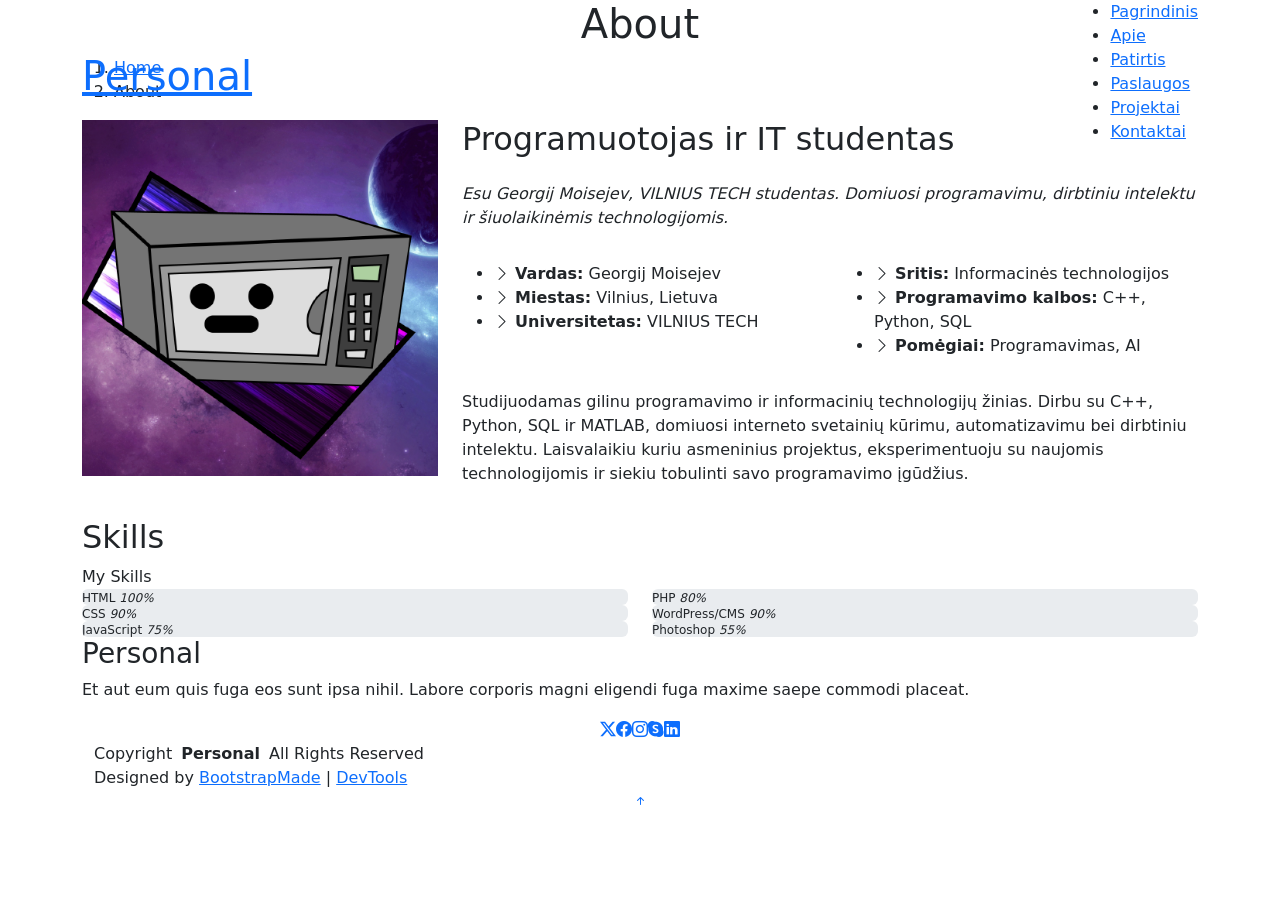
==== about.html @ 8b19cb20 "upd" ====
<!DOCTYPE html>
<html lang="lt">

<head>
  <meta charset="utf-8">
  <meta content="width=device-width, initial-scale=1.0" name="viewport">
  <title>About - Personal Bootstrap Template</title>
  <meta name="description" content="">
  <meta name="keywords" content="">

  <!-- Favicons -->
  <link href="assets/img/favicon.png" rel="icon">
  <link href="assets/img/apple-touch-icon.png" rel="apple-touch-icon">

  <!-- Fonts -->
  <link href="https://fonts.googleapis.com" rel="preconnect">
  <link href="https://fonts.gstatic.com" rel="preconnect" crossorigin>
  <link href="https://fonts.googleapis.com/css2?family=Roboto:ital,wght@0,100;0,300;0,400;0,500;0,700;0,900;1,100;1,300;1,400;1,500;1,700;1,900&family=Poppins:ital,wght@0,100;0,200;0,300;0,400;0,500;0,600;0,700;0,800;0,900;1,100;1,200;1,300;1,400;1,500;1,600;1,700;1,800;1,900&family=Raleway:ital,wght@0,100;0,200;0,300;0,400;0,500;0,600;0,700;0,800;0,900;1,100;1,200;1,300;1,400;1,500;1,600;1,700;1,800;1,900&display=swap" rel="stylesheet">

  <!-- Vendor CSS Files -->
  <link href="assets/vendor/bootstrap/css/bootstrap.min.css" rel="stylesheet">
  <link href="assets/vendor/bootstrap-icons/bootstrap-icons.css" rel="stylesheet">
  <link href="assets/vendor/aos/aos.css" rel="stylesheet">
  <link href="assets/vendor/swiper/swiper-bundle.min.css" rel="stylesheet">
  <link href="assets/vendor/glightbox/css/glightbox.min.css" rel="stylesheet">

  <!-- Main CSS File -->
  <link href="assets/css/main.css" rel="stylesheet">

  <!-- =======================================================
  * Template Name: Personal
  * Template URL: https://bootstrapmade.com/personal-free-resume-bootstrap-template/
  * Updated: Mar 05 2025 with Bootstrap v5.3.3
  * Author: BootstrapMade.com
  * License: https://bootstrapmade.com/license/
  ======================================================== -->
</head>

<body class="about-page">

  <header id="header" class="header d-flex align-items-center fixed-top">
    <div class="container-fluid container-xl position-relative d-flex align-items-center justify-content-between">

      <a href="index.html" class="logo d-flex align-items-center">
        <!-- Uncomment the line below if you also wish to use an image logo -->
        <!-- <img src="assets/img/logo.webp" alt=""> -->
        <h1 class="sitename">Personal</h1>
      </a>

      <nav id="navmenu" class="navmenu">
        <ul>
          <li><a href="index.html">Pagrindinis</a></li>
          <li><a href="about.html" class="active">Apie</a></li>
          <li><a href="resume.html">Patirtis</a></li>
          <li><a href="services.html">Paslaugos</a></li>
          <li><a href="portfolio.html">Projektai</a></li>
          <li><a href="contact.html">Kontaktai</a></li>
        </ul>
        <i class="mobile-nav-toggle d-xl-none bi bi-list"></i>
      </nav>

    </div>
  </header>

  <main class="main">

    <!-- Page Title -->
    <div class="page-title" data-aos="fade">
      <div class="heading">
        <div class="container">
          <div class="row d-flex justify-content-center text-center">
            <div class="col-lg-8">
              <h1>About</h1>
            </div>
          </div>
        </div>
      </div>
      <nav class="breadcrumbs">
        <div class="container">
          <ol>
            <li><a href="index.html">Home</a></li>
            <li class="current">About</li>
          </ol>
        </div>
      </nav>
    </div><!-- End Page Title -->

    
<!-- About Section -->
<section id="about" class="about section">

  <div class="container" data-aos="fade-up" data-aos-delay="100">

    <div class="row gy-4 justify-content-center">

      <div class="col-lg-4">
        <img src="assets/img/avatar.png" class="img-fluid" alt="Georgij Moisejev">
      </div>

      <div class="col-lg-8 content">
        <h2>Programuotojas ir IT studentas</h2>

        <p class="fst-italic py-3">
          Esu Georgij Moisejev, VILNIUS TECH studentas.
          Domiuosi programavimu, dirbtiniu intelektu
          ir šiuolaikinėmis technologijomis.
        </p>

        <div class="row">
          <div class="col-lg-6">
            <ul>
              <li><i class="bi bi-chevron-right"></i>
                <strong>Vardas:</strong> <span>Georgij Moisejev</span></li>
              <li><i class="bi bi-chevron-right"></i>
                <strong>Miestas:</strong> <span>Vilnius, Lietuva</span></li>
              <li><i class="bi bi-chevron-right"></i>
                <strong>Universitetas:</strong> <span>VILNIUS TECH</span></li>
            </ul>
          </div>

          <div class="col-lg-6">
            <ul>
              <li><i class="bi bi-chevron-right"></i>
                <strong>Sritis:</strong> <span>Informacinės technologijos</span></li>
              <li><i class="bi bi-chevron-right"></i>
                <strong>Programavimo kalbos:</strong> <span>C++, Python, SQL</span></li>
              <li><i class="bi bi-chevron-right"></i>
                <strong>Pomėgiai:</strong> <span>Programavimas, AI</span></li>
            </ul>
          </div>
        </div>

        <p class="py-3">
          Studijuodamas gilinu programavimo ir informacinių
          technologijų žinias. Dirbu su C++, Python, SQL
          ir MATLAB, domiuosi interneto svetainių kūrimu,
          automatizavimu bei dirbtiniu intelektu.
          Laisvalaikiu kuriu asmeninius projektus,
          eksperimentuoju su naujomis technologijomis
          ir siekiu tobulinti savo programavimo įgūdžius.
        </p>

      </div>
    </div>
  </div>

</section><!-- /About Section -->

    <!-- Skills Section -->
    <section id="skills" class="skills section">

      <!-- Section Title -->
      <div class="container section-title" data-aos="fade-up">
        <h2>Skills</h2>
        <div><span>My</span> <span class="description-title">Skills</span></div>
      </div><!-- End Section Title -->

      <div class="container" data-aos="fade-up" data-aos-delay="100">

        <div class="row skills-content skills-animation">

          <div class="col-lg-6">

            <div class="progress">
              <span class="skill"><span>HTML</span> <i class="val">100%</i></span>
              <div class="progress-bar-wrap">
                <div class="progress-bar" role="progressbar" aria-valuenow="100" aria-valuemin="0" aria-valuemax="100"></div>
              </div>
            </div><!-- End Skills Item -->

            <div class="progress">
              <span class="skill"><span>CSS</span> <i class="val">90%</i></span>
              <div class="progress-bar-wrap">
                <div class="progress-bar" role="progressbar" aria-valuenow="90" aria-valuemin="0" aria-valuemax="100"></div>
              </div>
            </div><!-- End Skills Item -->

            <div class="progress">
              <span class="skill"><span>JavaScript</span> <i class="val">75%</i></span>
              <div class="progress-bar-wrap">
                <div class="progress-bar" role="progressbar" aria-valuenow="75" aria-valuemin="0" aria-valuemax="100"></div>
              </div>
            </div><!-- End Skills Item -->

          </div>

          <div class="col-lg-6">

            <div class="progress">
              <span class="skill"><span>PHP</span> <i class="val">80%</i></span>
              <div class="progress-bar-wrap">
                <div class="progress-bar" role="progressbar" aria-valuenow="80" aria-valuemin="0" aria-valuemax="100"></div>
              </div>
            </div><!-- End Skills Item -->

            <div class="progress">
              <span class="skill"><span>WordPress/CMS</span> <i class="val">90%</i></span>
              <div class="progress-bar-wrap">
                <div class="progress-bar" role="progressbar" aria-valuenow="90" aria-valuemin="0" aria-valuemax="100"></div>
              </div>
            </div><!-- End Skills Item -->

            <div class="progress">
              <span class="skill"><span>Photoshop</span> <i class="val">55%</i></span>
              <div class="progress-bar-wrap">
                <div class="progress-bar" role="progressbar" aria-valuenow="55" aria-valuemin="0" aria-valuemax="100"></div>
              </div>
            </div><!-- End Skills Item -->

          </div>

        </div>

      </div>

    </section><!-- /Skills Section -->

  </main>

  <footer id="footer" class="footer dark-background">
    <div class="container">
      <h3 class="sitename">Personal</h3>
      <p>Et aut eum quis fuga eos sunt ipsa nihil. Labore corporis magni eligendi fuga maxime saepe commodi placeat.</p>
      <div class="social-links d-flex justify-content-center">
        <a href=""><i class="bi bi-twitter-x"></i></a>
        <a href=""><i class="bi bi-facebook"></i></a>
        <a href=""><i class="bi bi-instagram"></i></a>
        <a href=""><i class="bi bi-skype"></i></a>
        <a href=""><i class="bi bi-linkedin"></i></a>
      </div>
      <div class="container">
        <div class="copyright">
          <span>Copyright</span> <strong class="px-1 sitename">Personal</strong> <span>All Rights Reserved</span>
        </div>
        <div class="credits">
          <!-- All the links in the footer should remain intact. -->
          <!-- You can delete the links only if you've purchased the pro version. -->
          <!-- Licensing information: https://bootstrapmade.com/license/ -->
          <!-- Purchase the pro version with working PHP/AJAX contact form: [buy-url] -->
          Designed by <a href="https://bootstrapmade.com/">BootstrapMade</a> | <a href="https://bootstrapmade.com/tools/">DevTools</a>
        </div>
      </div>
    </div>
  </footer>

  <!-- Scroll Top -->
  <a href="#" id="scroll-top" class="scroll-top d-flex align-items-center justify-content-center"><i class="bi bi-arrow-up-short"></i></a>

  <!-- Preloader -->
  <div id="preloader"></div>

  <!-- Vendor JS Files -->
  <script src="assets/vendor/bootstrap/js/bootstrap.bundle.min.js"></script>
  <script src="assets/vendor/php-email-form/validate.js"></script>
  <script src="assets/vendor/aos/aos.js"></script>
  <script src="assets/vendor/typed.js/typed.umd.js"></script>
  <script src="assets/vendor/purecounter/purecounter_vanilla.js"></script>
  <script src="assets/vendor/waypoints/noframework.waypoints.js"></script>
  <script src="assets/vendor/swiper/swiper-bundle.min.js"></script>
  <script src="assets/vendor/glightbox/js/glightbox.min.js"></script>
  <script src="assets/vendor/imagesloaded/imagesloaded.pkgd.min.js"></script>
  <script src="assets/vendor/isotope-layout/isotope.pkgd.min.js"></script>

  <!-- Main JS File -->
  <script src="assets/js/main.js"></script>

</body>

</html>
---- assets/css/main.css ----
/**
* Template Name: Personal
* Template URL: https://bootstrapmade.com/personal-free-resume-bootstrap-template/
* Updated: Mar 05 2025 with Bootstrap v5.3.3
* Author: BootstrapMade.com
* License: https://bootstrapmade.com/license/
*/

/*--------------------------------------------------------------
# Font & Color Variables
# Help: https://bootstrapmade.com/color-system/
--------------------------------------------------------------*/
/* Fonts */
:root {
  --default-font: "Roboto",  system-ui, -apple-system, "Segoe UI", Roboto, "Helvetica Neue", Arial, "Noto Sans", "Liberation Sans", sans-serif, "Apple Color Emoji", "Segoe UI Emoji", "Segoe UI Symbol", "Noto Color Emoji";
  --heading-font: "Raleway",  sans-serif;
  --nav-font: "Poppins",  sans-serif;
}

/* Global Colors - The following color variables are used throughout the website. Updating them here will change the color scheme of the entire website */
:root { 
  --background-color: #000000; /* Background color for the entire website, including individual sections */
  --default-color: #fafafa; /* Default color used for the majority of the text content across the entire website */
  --heading-color: #ffffff; /* Color for headings, subheadings and title throughout the website */
  --accent-color: #18d26e; /* Accent color that represents your brand on the website. It's used for buttons, links, and other elements that need to stand out */
  --surface-color: #1a1a1a; /* The surface color is used as a background of boxed elements within sections, such as cards, icon boxes, or other elements that require a visual separation from the global background. */
  --contrast-color: #000000; /* Contrast color for text, ensuring readability against backgrounds of accent, heading, or default colors. */
}

/* Nav Menu Colors - The following color variables are used specifically for the navigation menu. They are separate from the global colors to allow for more customization options */
:root {
  --nav-color: #fafafa;  /* The default color of the main navmenu links */
  --nav-hover-color: #18d26e; /* Applied to main navmenu links when they are hovered over or active */
  --nav-mobile-background-color: #1a1a1a; /* Used as the background color for mobile navigation menu */
  --nav-dropdown-background-color: #1a1a1a; /* Used as the background color for dropdown items that appear when hovering over primary navigation items */
  --nav-dropdown-color: #fafafa; /* Used for navigation links of the dropdown items in the navigation menu. */
  --nav-dropdown-hover-color: #18d26e; /* Similar to --nav-hover-color, this color is applied to dropdown navigation links when they are hovered over. */
}

/* Color Presets - These classes override global colors when applied to any section or element, providing reuse of the sam color scheme. */

.light-background {
  --background-color: #1a1a1a;
  --surface-color: #343434;
}

.dark-background {
  --background-color: rgba(15, 15, 15, 0.975);
  --default-color: #ffffff;
  --heading-color: #ffffff;
  --surface-color: #292929f9;
  --contrast-color: #000000;
}

/* Smooth scroll */
:root {
  scroll-behavior: smooth;
}

/*--------------------------------------------------------------
# General Styling & Shared Classes
--------------------------------------------------------------*/
body {
  color: var(--default-color);
  background-color: var(--background-color);
  font-family: var(--default-font);
}

a {
  color: var(--accent-color);
  text-decoration: none;
  transition: 0.3s;
}

a:hover {
  color: color-mix(in srgb, var(--accent-color), transparent 25%);
  text-decoration: none;
}

h1,
h2,
h3,
h4,
h5,
h6 {
  color: var(--heading-color);
  font-family: var(--heading-font);
}

/* PHP Email Form Messages
------------------------------*/
.php-email-form .error-message {
  display: none;
  background: #df1529;
  color: #ffffff;
  text-align: left;
  padding: 15px;
  margin-bottom: 24px;
  font-weight: 600;
}

.php-email-form .sent-message {
  display: none;
  color: #ffffff;
  background: #059652;
  text-align: center;
  padding: 15px;
  margin-bottom: 24px;
  font-weight: 600;
}

.php-email-form .loading {
  display: none;
  background: var(--surface-color);
  text-align: center;
  padding: 15px;
  margin-bottom: 24px;
}

.php-email-form .loading:before {
  content: "";
  display: inline-block;
  border-radius: 50%;
  width: 24px;
  height: 24px;
  margin: 0 10px -6px 0;
  border: 3px solid var(--accent-color);
  border-top-color: var(--surface-color);
  animation: php-email-form-loading 1s linear infinite;
}

@keyframes php-email-form-loading {
  0% {
    transform: rotate(0deg);
  }

  100% {
    transform: rotate(360deg);
  }
}

/*--------------------------------------------------------------
# Global Header
--------------------------------------------------------------*/
.header {
  --background-color: rgba(0, 0, 0, 0);
  color: var(--default-color);
  background-color: var(--background-color);
  padding: 15px 0;
  transition: all 0.5s;
  z-index: 997;
}

.header .logo {
  line-height: 1;
}

.header .logo img {
  max-height: 32px;
  margin-right: 8px;
}

.header .logo h1 {
  font-size: 30px;
  margin: 0;
  font-weight: 700;
  color: var(--heading-color);
}

.scrolled .header {
  box-shadow: 0px 0 18px rgba(0, 0, 0, 0.1);
}

/* Global Header on Scroll
------------------------------*/
.scrolled .header {
  --background-color: rgba(0, 0, 0, 0.8);
}

/*--------------------------------------------------------------
# Navigation Menu
--------------------------------------------------------------*/
/* Desktop Navigation */
@media (min-width: 1200px) {
  .navmenu {
    padding: 0;
  }

  .navmenu ul {
    margin: 0;
    padding: 0;
    display: flex;
    list-style: none;
    align-items: center;
  }

  .navmenu li {
    position: relative;
  }

  .navmenu>ul>li {
    white-space: nowrap;
    padding: 15px 14px;
  }

  .navmenu>ul>li:last-child {
    padding-right: 0;
  }

  .navmenu a,
  .navmenu a:focus {
    color: var(--nav-color);
    font-size: 15px;
    padding: 0 2px;
    font-family: var(--nav-font);
    font-weight: 400;
    display: flex;
    align-items: center;
    justify-content: space-between;
    white-space: nowrap;
    transition: 0.3s;
    position: relative;
  }

  .navmenu a i,
  .navmenu a:focus i {
    font-size: 12px;
    line-height: 0;
    margin-left: 5px;
    transition: 0.3s;
  }

  .navmenu>ul>li>a:before {
    content: "";
    position: absolute;
    height: 2px;
    bottom: -6px;
    left: 0;
    background-color: var(--nav-hover-color);
    visibility: hidden;
    width: 0px;
    transition: all 0.3s ease-in-out 0s;
  }

  .navmenu a:hover:before,
  .navmenu li:hover>a:before,
  .navmenu .active:before {
    visibility: visible;
    width: 25px;
  }

  .navmenu li:hover>a,
  .navmenu .active,
  .navmenu .active:focus {
    color: var(--nav-hover-color);
  }

  .navmenu .dropdown ul {
    margin: 0;
    padding: 10px 0;
    background: var(--nav-dropdown-background-color);
    display: block;
    position: absolute;
    visibility: hidden;
    left: 14px;
    top: 130%;
    opacity: 0;
    transition: 0.3s;
    border-radius: 4px;
    z-index: 99;
    box-shadow: 0px 0px 30px rgba(0, 0, 0, 0.1);
  }

  .navmenu .dropdown ul li {
    min-width: 200px;
  }

  .navmenu .dropdown ul a {
    padding: 10px 20px;
    font-size: 15px;
    text-transform: none;
    color: var(--nav-dropdown-color);
  }

  .navmenu .dropdown ul a i {
    font-size: 12px;
  }

  .navmenu .dropdown ul a:hover,
  .navmenu .dropdown ul .active:hover,
  .navmenu .dropdown ul li:hover>a {
    color: var(--nav-dropdown-hover-color);
  }

  .navmenu .dropdown:hover>ul {
    opacity: 1;
    top: 100%;
    visibility: visible;
  }

  .navmenu .dropdown .dropdown ul {
    top: 0;
    left: -90%;
    visibility: hidden;
  }

  .navmenu .dropdown .dropdown:hover>ul {
    opacity: 1;
    top: 0;
    left: -100%;
    visibility: visible;
  }
}

/* Mobile Navigation */
@media (max-width: 1199px) {
  .mobile-nav-toggle {
    color: var(--nav-color);
    font-size: 28px;
    line-height: 0;
    margin-right: 10px;
    cursor: pointer;
    transition: color 0.3s;
  }

  .navmenu {
    padding: 0;
    z-index: 9997;
  }

  .navmenu ul {
    display: none;
    list-style: none;
    position: absolute;
    inset: 60px 20px 20px 20px;
    padding: 10px 0;
    margin: 0;
    border-radius: 6px;
    background-color: var(--nav-mobile-background-color);
    border: 1px solid color-mix(in srgb, var(--default-color), transparent 90%);
    box-shadow: none;
    overflow-y: auto;
    transition: 0.3s;
    z-index: 9998;
  }

  .navmenu a,
  .navmenu a:focus {
    color: var(--nav-dropdown-color);
    padding: 10px 20px;
    font-family: var(--nav-font);
    font-size: 17px;
    font-weight: 500;
    display: flex;
    align-items: center;
    justify-content: space-between;
    white-space: nowrap;
    transition: 0.3s;
  }

  .navmenu a i,
  .navmenu a:focus i {
    font-size: 12px;
    line-height: 0;
    margin-left: 5px;
    width: 30px;
    height: 30px;
    display: flex;
    align-items: center;
    justify-content: center;
    border-radius: 50%;
    transition: 0.3s;
    background-color: color-mix(in srgb, var(--accent-color), transparent 90%);
  }

  .navmenu a i:hover,
  .navmenu a:focus i:hover {
    background-color: var(--accent-color);
    color: var(--contrast-color);
  }

  .navmenu a:hover,
  .navmenu .active,
  .navmenu .active:focus {
    color: var(--nav-dropdown-hover-color);
  }

  .navmenu .active i,
  .navmenu .active:focus i {
    background-color: var(--accent-color);
    color: var(--contrast-color);
    transform: rotate(180deg);
  }

  .navmenu .dropdown ul {
    position: static;
    display: none;
    z-index: 99;
    padding: 10px 0;
    margin: 10px 20px;
    background-color: var(--nav-dropdown-background-color);
    transition: all 0.5s ease-in-out;
  }

  .navmenu .dropdown ul ul {
    background-color: rgba(33, 37, 41, 0.1);
  }

  .navmenu .dropdown>.dropdown-active {
    display: block;
    background-color: rgba(33, 37, 41, 0.03);
  }

  .mobile-nav-active {
    overflow: hidden;
  }

  .mobile-nav-active .mobile-nav-toggle {
    color: #fff;
    position: absolute;
    font-size: 32px;
    top: 15px;
    right: 15px;
    margin-right: 0;
    z-index: 9999;
  }

  .mobile-nav-active .navmenu {
    position: fixed;
    overflow: hidden;
    inset: 0;
    background: rgba(33, 37, 41, 0.8);
    transition: 0.3s;
  }

  .mobile-nav-active .navmenu>ul {
    display: block;
  }
}

/*--------------------------------------------------------------
# Global Footer
--------------------------------------------------------------*/
.footer {
  color: var(--default-color);
  background-color: var(--background-color);
  font-size: 14px;
  text-align: center;
  padding: 30px 0;
  position: relative;
}

.footer h3 {
  font-size: 36px;
  font-weight: 700;
  position: relative;
  padding: 0;
  margin: 0 0 15px 0;
}

.footer p {
  font-size: 15;
  font-style: italic;
  padding: 0;
  margin: 0 0 30px 0;
}

.footer .social-links {
  margin: 0 0 30px 0;
}

.footer .social-links a {
  font-size: 16px;
  display: flex;
  align-items: center;
  justify-content: center;
  background: var(--accent-color);
  color: var(--contrast-color);
  line-height: 1;
  margin: 0 4px;
  border-radius: 50%;
  text-align: center;
  width: 36px;
  height: 36px;
  transition: 0.3s;
}

.footer .social-links a:hover {
  background: color-mix(in srgb, var(--accent-color), transparent 20%);
  text-decoration: none;
}

.footer .copyright {
  padding-top: 25px;
  border-top: 1px solid color-mix(in srgb, var(--default-color), transparent 90%);
}

.footer .credits {
  font-size: 13px;
  padding-top: 5px;
}

/*--------------------------------------------------------------
# Preloader
--------------------------------------------------------------*/
#preloader {
  position: fixed;
  inset: 0;
  z-index: 999999;
  overflow: hidden;
  background: var(--background-color);
  transition: all 0.6s ease-out;
}

#preloader:before {
  content: "";
  position: fixed;
  top: calc(50% - 30px);
  left: calc(50% - 30px);
  border: 6px solid #ffffff;
  border-color: var(--accent-color) transparent var(--accent-color) transparent;
  border-radius: 50%;
  width: 60px;
  height: 60px;
  animation: animate-preloader 1.5s linear infinite;
}

@keyframes animate-preloader {
  0% {
    transform: rotate(0deg);
  }

  100% {
    transform: rotate(360deg);
  }
}

/*--------------------------------------------------------------
# Scroll Top Button
--------------------------------------------------------------*/
.scroll-top {
  position: fixed;
  visibility: hidden;
  opacity: 0;
  right: 15px;
  bottom: -15px;
  z-index: 99999;
  background-color: var(--accent-color);
  width: 44px;
  height: 44px;
  border-radius: 50px;
  transition: all 0.4s;
}

.scroll-top i {
  font-size: 24px;
  color: var(--contrast-color);
  line-height: 0;
}

.scroll-top:hover {
  background-color: color-mix(in srgb, var(--accent-color), transparent 20%);
  color: var(--contrast-color);
}

.scroll-top.active {
  visibility: visible;
  opacity: 1;
  bottom: 15px;
}

/*--------------------------------------------------------------
# Disable aos animation delay on mobile devices
--------------------------------------------------------------*/
@media screen and (max-width: 768px) {
  [data-aos-delay] {
    transition-delay: 0 !important;
  }
}

/*--------------------------------------------------------------
# Global Page Titles & Breadcrumbs
--------------------------------------------------------------*/
.page-title {
  color: var(--default-color);
  background-color: var(--background-color);
  position: relative;
}

.page-title .heading {
  padding: 160px 0 80px 0;
  border-top: 1px solid color-mix(in srgb, var(--default-color), transparent 90%);
}

.page-title .heading h1 {
  font-size: 38px;
  font-weight: 700;
}

.page-title nav {
  background-color: color-mix(in srgb, var(--default-color), transparent 90%);
  padding: 20px 0;
}

.page-title nav ol {
  display: flex;
  flex-wrap: wrap;
  list-style: none;
  margin: 0;
  font-size: 16px;
  font-weight: 600;
}

.page-title nav ol li+li {
  padding-left: 10px;
}

.page-title nav ol li+li::before {
  content: "/";
  display: inline-block;
  padding-right: 10px;
  color: color-mix(in srgb, var(--default-color), transparent 70%);
}

/*--------------------------------------------------------------
# Global Sections
--------------------------------------------------------------*/
section,
.section {
  color: var(--default-color);
  background-color: var(--background-color);
  padding: 60px 0;
  scroll-margin-top: 100px;
  overflow: clip;
}

@media (max-width: 1199px) {

  section,
  .section {
    scroll-margin-top: 66px;
  }
}

/*--------------------------------------------------------------
# Global Section Titles
--------------------------------------------------------------*/
.section-title {
  padding-bottom: 60px;
  position: relative;
}

.section-title h2 {
  font-size: 14px;
  font-weight: 500;
  padding: 0;
  line-height: 1px;
  margin: 0;
  letter-spacing: 1.5px;
  text-transform: uppercase;
  color: color-mix(in srgb, var(--default-color), transparent 50%);
  position: relative;
}

.section-title h2::after {
  content: "";
  width: 120px;
  height: 1px;
  display: inline-block;
  background: var(--accent-color);
  margin: 4px 10px;
}

.section-title div {
  color: var(--heading-color);
  margin: 0;
  margin: 0;
  font-size: 28px;
  font-weight: 700;
  text-transform: uppercase;
  font-family: var(--heading-font);
}

/*--------------------------------------------------------------
# Hero Section
--------------------------------------------------------------*/
.hero {
  width: 100%;
  min-height: 100vh;
  position: relative;
  padding: 80px 0;
  display: flex;
  align-items: center;
  justify-content: center;
}

.hero img {
  position: absolute;
  inset: 0;
  display: block;
  width: 100%;
  height: 100%;
  object-fit: cover;
  z-index: 1;
}

.hero .container {
  position: relative;
  z-index: 3;
}

.hero h2 {
  margin: 0;
  font-size: 64px;
  font-weight: 700;
}

.hero p {
  margin: 5px 0 0 0;
  font-size: 26px;
}

.hero p span {
  letter-spacing: 1px;
  border-bottom: 2px solid var(--accent-color);
}

.hero .social-links {
  margin-top: 25px;
}

.hero .social-links a {
  background-color: color-mix(in srgb, var(--default-color), transparent 90%);
  color: var(--default-color);
  font-size: 14px;
  width: 40px;
  height: 40px;
  border-radius: 50px;
  display: inline-flex;
  align-items: center;
  justify-content: center;
  margin-right: 20px;
  transition: 0.3s;
}

.hero .social-links a:hover {
  background-color: var(--accent-color);
}

@media (max-width: 768px) {
  .hero h2 {
    font-size: 32px;
  }

  .hero p {
    font-size: 20px;
  }
}

/*--------------------------------------------------------------
# About Section
--------------------------------------------------------------*/
.about .content h2 {
  font-weight: 700;
  font-size: 24px;
}

.about .content ul {
  list-style: none;
  padding: 0;
}

.about .content ul li {
  margin-bottom: 20px;
  display: flex;
  align-items: center;
}

.about .content ul strong {
  margin-right: 10px;
}

.about .content ul i {
  font-size: 16px;
  margin-right: 5px;
  color: var(--accent-color);
  line-height: 0;
}

/*--------------------------------------------------------------
# Stats Section
--------------------------------------------------------------*/
.stats i {
  background-color: var(--surface-color);
  color: var(--accent-color);
  box-shadow: 0px 2px 25px rgba(0, 0, 0, 0.1);
  width: 54px;
  height: 54px;
  font-size: 24px;
  border-radius: 50px;
  border: 2px solid var(--background-color);
  display: inline-flex;
  align-items: center;
  justify-content: center;
  position: relative;
  z-index: 1;
}

.stats .stats-item {
  background-color: var(--surface-color);
  margin-top: -27px;
  padding: 30px 30px 25px 30px;
  width: 100%;
  position: relative;
  text-align: center;
  box-shadow: 0px 2px 35px rgba(0, 0, 0, 0.1);
  border-radius: 4px;
  z-index: 0;
}

.stats .stats-item span {
  font-size: 36px;
  display: block;
  font-weight: 700;
  color: color-mix(in srgb, var(--default-color), transparent 20%);
}

.stats .stats-item p {
  padding: 0;
  margin: 0;
  font-family: var(--heading-font);
  font-size: 16px;
}

/*--------------------------------------------------------------
# Skills Section
--------------------------------------------------------------*/
.skills .progress {
  height: 60px;
  display: block;
  background: none;
  border-radius: 0;
}

.skills .progress .skill {
  color: var(--heading-color);
  padding: 0;
  margin: 0 0 6px 0;
  text-transform: uppercase;
  display: block;
  font-weight: 600;
  font-family: var(--heading-font);
}

.skills .progress .skill .val {
  float: right;
  font-style: normal;
}

.skills .progress-bar-wrap {
  background: color-mix(in srgb, var(--default-color), transparent 90%);
  height: 10px;
}

.skills .progress-bar {
  width: 1px;
  height: 10px;
  transition: 0.9s;
  background-color: var(--accent-color);
}

/*--------------------------------------------------------------
# Interests Section
--------------------------------------------------------------*/
.interests .features-item {
  background-color: var(--surface-color);
  display: flex;
  align-items: center;
  padding: 20px;
  transition: 0.3s;
  border: 1px solid color-mix(in srgb, var(--default-color), transparent 90%);
  position: relative;
}

.interests .features-item i {
  font-size: 32px;
  padding-right: 10px;
  line-height: 0;
}

.interests .features-item h3 {
  font-weight: 700;
  margin: 0;
  padding: 0;
  line-height: 1;
  font-size: 16px;
}

.interests .features-item h3 a {
  color: var(--heading-color);
  transition: 0.3s;
}

.interests .features-item:hover {
  border-color: var(--accent-color);
}

.interests .features-item:hover h3 a {
  color: var(--accent-color);
}

/*--------------------------------------------------------------
# Testimonials Section
--------------------------------------------------------------*/
.testimonials .testimonials-carousel,
.testimonials .testimonials-slider {
  overflow: hidden;
}

.testimonials .testimonial-item {
  box-sizing: content-box;
  min-height: 320px;
}

.testimonials .testimonial-item .testimonial-img {
  width: 90px;
  border-radius: 50%;
  margin: -40px 0 0 40px;
  position: relative;
  z-index: 2;
  border: 6px solid var(--background-color);
}

.testimonials .testimonial-item h3 {
  font-size: 18px;
  font-weight: bold;
  margin: 10px 0 5px 45px;
}

.testimonials .testimonial-item h4 {
  font-size: 14px;
  color: color-mix(in srgb, var(--default-color), transparent 20%);
  margin: 0 0 0 45px;
}

.testimonials .testimonial-item .quote-icon-left,
.testimonials .testimonial-item .quote-icon-right {
  color: color-mix(in srgb, var(--accent-color), transparent 50%);
  font-size: 26px;
  line-height: 0;
}

.testimonials .testimonial-item .quote-icon-left {
  display: inline-block;
  left: -5px;
  position: relative;
}

.testimonials .testimonial-item .quote-icon-right {
  display: inline-block;
  right: -5px;
  position: relative;
  top: 10px;
  transform: scale(-1, -1);
}

.testimonials .testimonial-item p {
  font-style: italic;
  margin: 0 15px 0 15px;
  padding: 20px 20px 60px 20px;
  background: var(--surface-color);
  border-radius: 6px;
  position: relative;
  z-index: 1;
}

.testimonials .swiper-wrapper {
  height: auto;
}

.testimonials .swiper-pagination {
  margin-top: 20px;
  position: relative;
}

.testimonials .swiper-pagination .swiper-pagination-bullet {
  width: 12px;
  height: 12px;
  background-color: var(--background-color);
  opacity: 1;
  border: 1px solid var(--accent-color);
}

.testimonials .swiper-pagination .swiper-pagination-bullet-active {
  background-color: var(--accent-color);
}

/*--------------------------------------------------------------
# Resume Section
--------------------------------------------------------------*/
.resume .resume-title {
  color: var(--heading-color);
  font-size: 26px;
  font-weight: 700;
  margin-top: 20px;
  margin-bottom: 20px;
}

.resume .resume-item {
  padding: 0 0 20px 20px;
  margin-top: -2px;
  border-left: 2px solid var(--accent-color);
  position: relative;
}

.resume .resume-item h4 {
  line-height: 18px;
  font-size: 18px;
  font-weight: 600;
  text-transform: uppercase;
  color: color-mix(in srgb, var(--default-color), transparent 20%);
  margin-bottom: 10px;
}

.resume .resume-item h5 {
  font-size: 16px;
  padding: 5px 15px;
  display: inline-block;
  font-weight: 600;
  margin-bottom: 10px;
}

.resume .resume-item ul {
  padding-left: 20px;
}

.resume .resume-item ul li {
  padding-bottom: 10px;
}

.resume .resume-item:last-child {
  padding-bottom: 0;
}

.resume .resume-item::before {
  content: "";
  position: absolute;
  width: 16px;
  height: 16px;
  border-radius: 50px;
  left: -9px;
  top: 0;
  background: var(--background-color);
  border: 2px solid var(--accent-color);
}

/*--------------------------------------------------------------
# Services Section
--------------------------------------------------------------*/
.services .service-item {
  background-color: var(--surface-color);
  text-align: center;
  padding: 80px 20px;
  transition: all ease-in-out 0.3s;
  height: 100%;
}

.services .service-item .icon {
  margin: 0 auto;
  width: 64px;
  height: 64px;
  background: var(--accent-color);
  border-radius: 4px;
  display: flex;
  align-items: center;
  justify-content: center;
  margin-bottom: 20px;
  transition: 0.3s;
  transform-style: preserve-3d;
}

.services .service-item .icon i {
  color: var(--contrast-color);
  font-size: 28px;
  transition: ease-in-out 0.3s;
}

.services .service-item .icon::before {
  position: absolute;
  content: "";
  left: -8px;
  top: -8px;
  height: 100%;
  width: 100%;
  background: color-mix(in srgb, var(--accent-color), transparent 80%);
  border-radius: 5px;
  transition: all 0.3s ease-out 0s;
  transform: translateZ(-1px);
}

.services .service-item h3 {
  font-weight: 700;
  margin: 10px 0 15px 0;
  font-size: 22px;
}

.services .service-item p {
  line-height: 24px;
  font-size: 14px;
  margin-bottom: 0;
}

.services .service-item:hover {
  background: var(--accent-color);
  border-color: var(--accent-color);
}

.services .service-item:hover .icon {
  background: var(--surface-color);
}

.services .service-item:hover .icon i {
  color: var(--accent-color);
}

.services .service-item:hover .icon::before {
  background: color-mix(in srgb, var(--background-color), transparent 70%);
}

.services .service-item:hover h3,
.services .service-item:hover p {
  color: var(--contrast-color);
}

/*--------------------------------------------------------------
# Service Details Section
--------------------------------------------------------------*/
.service-details .services-list {
  background-color: var(--surface-color);
  padding: 10px 30px;
  border: 1px solid color-mix(in srgb, var(--default-color), transparent 90%);
  margin-bottom: 20px;
}

.service-details .services-list a {
  display: block;
  line-height: 1;
  padding: 8px 0 8px 15px;
  border-left: 3px solid color-mix(in srgb, var(--default-color), transparent 70%);
  margin: 20px 0;
  color: color-mix(in srgb, var(--default-color), transparent 20%);
  transition: 0.3s;
}

.service-details .services-list a.active {
  color: var(--heading-color);
  font-weight: 700;
  border-color: var(--accent-color);
}

.service-details .services-list a:hover {
  border-color: var(--accent-color);
}

.service-details .services-img {
  margin-bottom: 20px;
}

.service-details h3 {
  font-size: 26px;
  font-weight: 700;
}

.service-details h4 {
  font-size: 20px;
  font-weight: 700;
}

.service-details p {
  font-size: 15px;
}

.service-details ul {
  list-style: none;
  padding: 0;
  font-size: 15px;
}

.service-details ul li {
  padding: 5px 0;
  display: flex;
  align-items: center;
}

.service-details ul i {
  font-size: 20px;
  margin-right: 8px;
  color: var(--accent-color);
}

/*--------------------------------------------------------------
# Portfolio Section
--------------------------------------------------------------*/
.portfolio .portfolio-filters {
  padding: 0;
  margin: 0 auto 20px auto;
  list-style: none;
  text-align: center;
}

.portfolio .portfolio-filters li {
  cursor: pointer;
  display: inline-block;
  padding: 0;
  font-size: 18px;
  font-weight: 500;
  margin: 0 10px;
  line-height: 1;
  margin-bottom: 5px;
  transition: all 0.3s ease-in-out;
}

.portfolio .portfolio-filters li:hover,
.portfolio .portfolio-filters li.filter-active {
  color: var(--accent-color);
}

.portfolio .portfolio-filters li:first-child {
  margin-left: 0;
}

.portfolio .portfolio-filters li:last-child {
  margin-right: 0;
}

@media (max-width: 575px) {
  .portfolio .portfolio-filters li {
    font-size: 14px;
    margin: 0 5px;
  }
}

.portfolio .portfolio-content {
  position: relative;
  overflow: hidden;
}

.portfolio .portfolio-content img {
  transition: 0.3s;
}

.portfolio .portfolio-content .portfolio-info {
  opacity: 0;
  position: absolute;
  inset: 0;
  z-index: 3;
  transition: all ease-in-out 0.3s;
  background: rgba(0, 0, 0, 0.6);
  padding: 15px;
}

.portfolio .portfolio-content .portfolio-info h4 {
  font-size: 14px;
  padding: 5px 10px;
  font-weight: 400;
  color: #ffffff;
  display: inline-block;
  background-color: var(--accent-color);
}

.portfolio .portfolio-content .portfolio-info p {
  position: absolute;
  bottom: 10px;
  text-align: center;
  display: inline-block;
  left: 0;
  right: 0;
  font-size: 16px;
  font-weight: 600;
  color: rgba(255, 255, 255, 0.8);
}

.portfolio .portfolio-content .portfolio-info .preview-link,
.portfolio .portfolio-content .portfolio-info .details-link {
  position: absolute;
  left: calc(50% - 40px);
  font-size: 26px;
  top: calc(50% - 14px);
  color: #fff;
  transition: 0.3s;
  line-height: 1.2;
}

.portfolio .portfolio-content .portfolio-info .preview-link:hover,
.portfolio .portfolio-content .portfolio-info .details-link:hover {
  color: var(--accent-color);
}

.portfolio .portfolio-content .portfolio-info .details-link {
  left: 50%;
  font-size: 34px;
  line-height: 0;
}

.portfolio .portfolio-content:hover .portfolio-info {
  opacity: 1;
}

.portfolio .portfolio-content:hover img {
  transform: scale(1.1);
}

/*--------------------------------------------------------------
# Portfolio Details Section
--------------------------------------------------------------*/
.portfolio-details .portfolio-details-slider img {
  width: 100%;
}

.portfolio-details .portfolio-details-slider .swiper-pagination {
  margin-top: 20px;
  position: relative;
}

.portfolio-details .portfolio-details-slider .swiper-pagination .swiper-pagination-bullet {
  width: 12px;
  height: 12px;
  background-color: color-mix(in srgb, var(--default-color), transparent 85%);
  opacity: 1;
}

.portfolio-details .portfolio-details-slider .swiper-pagination .swiper-pagination-bullet-active {
  background-color: var(--accent-color);
}

.portfolio-details .portfolio-info {
  background-color: var(--surface-color);
  padding: 30px;
  box-shadow: 0px 0 30px rgba(0, 0, 0, 0.1);
}

.portfolio-details .portfolio-info h3 {
  font-size: 22px;
  font-weight: 700;
  margin-bottom: 20px;
  padding-bottom: 20px;
  border-bottom: 1px solid color-mix(in srgb, var(--default-color), transparent 85%);
}

.portfolio-details .portfolio-info ul {
  list-style: none;
  padding: 0;
  font-size: 15px;
}

.portfolio-details .portfolio-info ul li+li {
  margin-top: 10px;
}

.portfolio-details .portfolio-description {
  padding-top: 30px;
}

.portfolio-details .portfolio-description h2 {
  font-size: 26px;
  font-weight: 700;
  margin-bottom: 20px;
}

.portfolio-details .portfolio-description p {
  padding: 0;
  color: color-mix(in srgb, var(--default-color), transparent 30%);
}

/*--------------------------------------------------------------
# Starter Section Section
--------------------------------------------------------------*/
.starter-section {
  /* Add your styles here */
}

/*--------------------------------------------------------------
# Contact Section
--------------------------------------------------------------*/
.contact .info-item {
  box-shadow: 0px 0px 20px rgba(0, 0, 0, 0.1);
  padding: 20px 30px;
}

.contact .info-item .icon {
  color: var(--contrast-color);
  background-color: var(--accent-color);
  width: 56px;
  height: 56px;
  font-size: 24px;
  display: flex;
  justify-content: center;
  align-items: center;
  transition: all 0.3s ease-in-out;
  border-radius: 50%;
  margin-right: 15px;
}

.contact .info-item h3 {
  font-size: 18px;
  font-weight: 700;
  margin: 0 0 2px 0;
}

.contact .info-item p {
  padding: 0;
  margin-bottom: 0;
  font-size: 14px;
}

.contact .info-item .social-links a {
  font-size: 24px;
  display: inline-block;
  line-height: 1;
  margin: 4px 6px 0 0;
  transition: 0.3s;
  color: color-mix(in srgb, var(--default-color), transparent 50%);
}

.contact .info-item .social-links a:hover {
  color: var(--accent-color);
}

.contact .php-email-form {
  box-shadow: 0px 0px 20px rgba(0, 0, 0, 0.1);
  padding: 30px;
  margin-top: 30px;
}

@media (max-width: 575px) {
  .contact .php-email-form {
    padding: 20px;
  }
}

.contact .php-email-form input[type=text],
.contact .php-email-form input[type=email],
.contact .php-email-form textarea {
  color: var(--default-color);
  background-color: color-mix(in srgb, var(--background-color), transparent 50%);
  border-color: color-mix(in srgb, var(--default-color), transparent 80%);
  font-size: 14px;
  padding: 10px 15px;
  box-shadow: none;
  border-radius: 0;
}

.contact .php-email-form input[type=text]:focus,
.contact .php-email-form input[type=email]:focus,
.contact .php-email-form textarea:focus {
  border-color: var(--accent-color);
}

.contact .php-email-form input[type=text]::placeholder,
.contact .php-email-form input[type=email]::placeholder,
.contact .php-email-form textarea::placeholder {
  color: color-mix(in srgb, var(--default-color), transparent 70%);
}

.contact .php-email-form button[type=submit] {
  color: var(--contrast-color);
  background: var(--accent-color);
  border: 0;
  padding: 10px 30px;
  transition: 0.4s;
  border-radius: 50px;
}

.contact .php-email-form button[type=submit]:hover {
  background: color-mix(in srgb, var(--accent-color), transparent 20%);
}
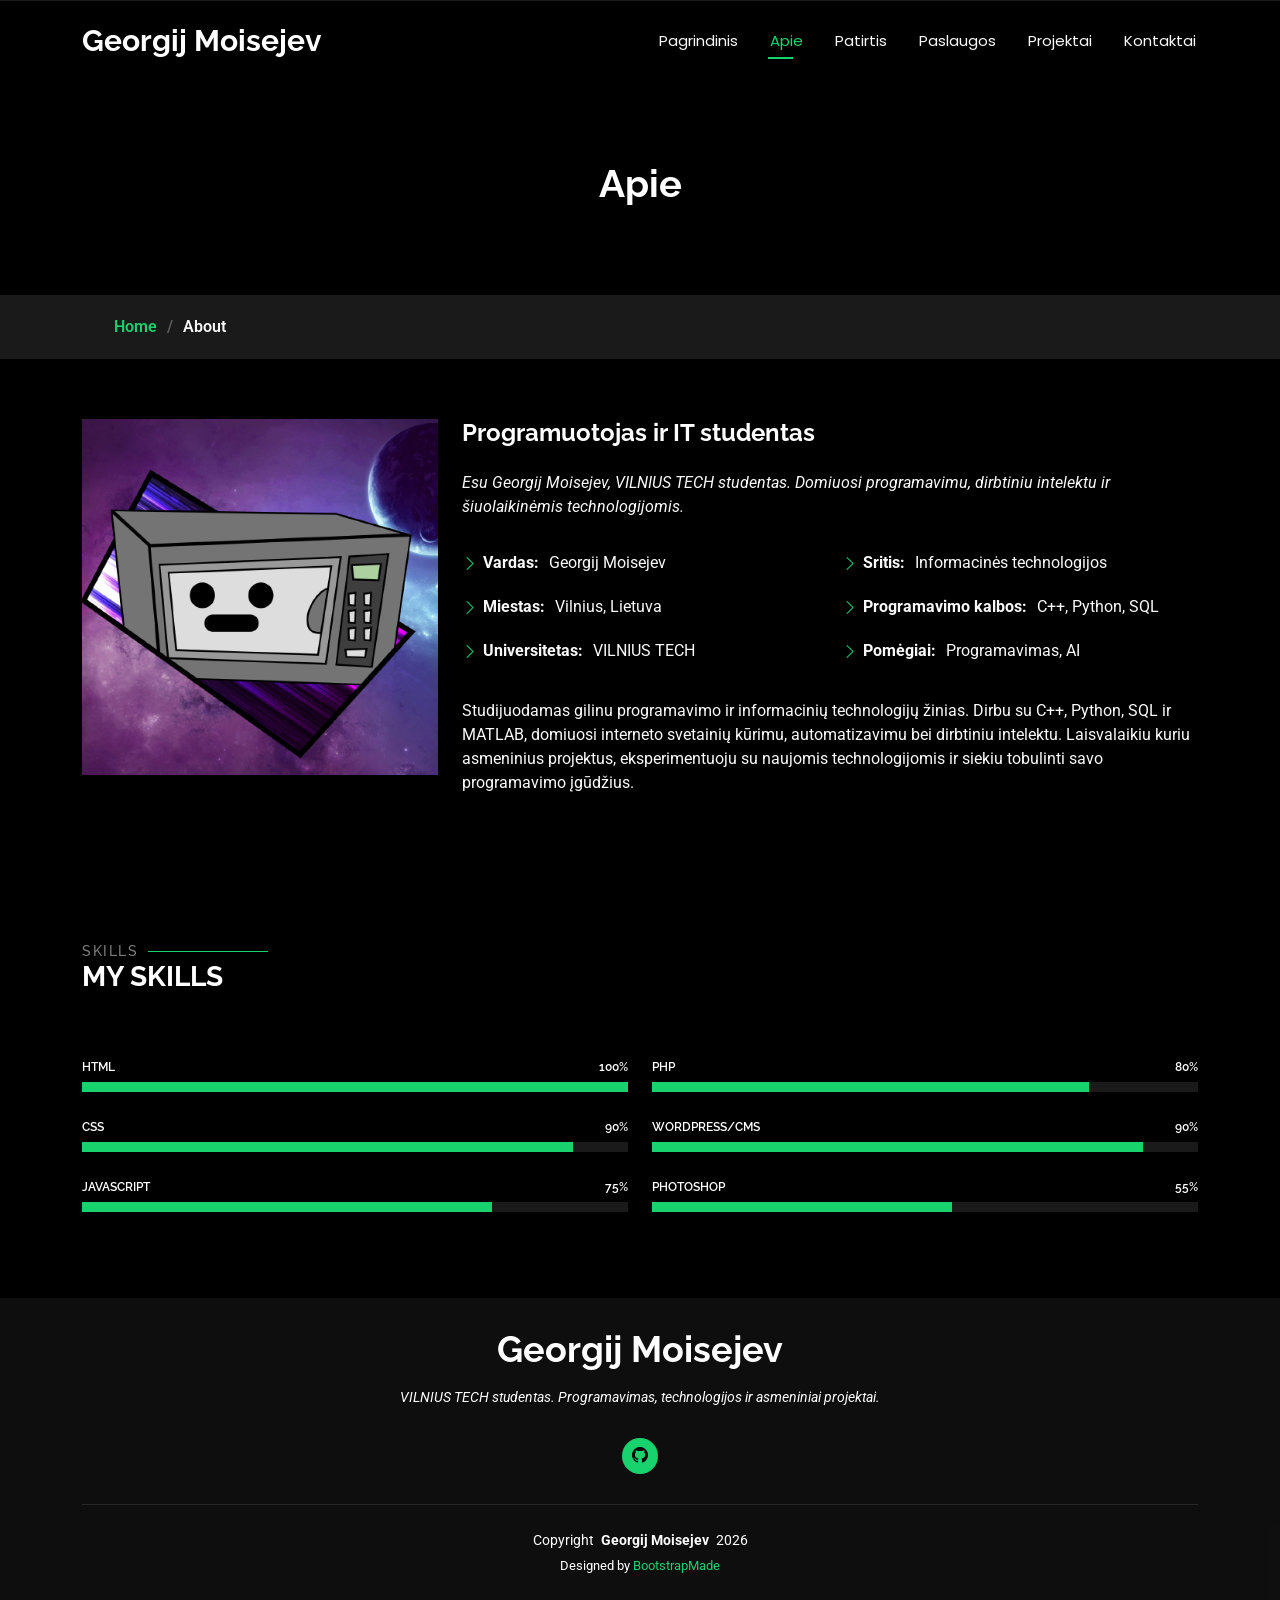
==== commit e8556db0: "ld8 upd" ====
--- a/about.html
+++ b/about.html
@@ -44,7 +44,7 @@
       <a href="index.html" class="logo d-flex align-items-center">
         <!-- Uncomment the line below if you also wish to use an image logo -->
         <!-- <img src="assets/img/logo.webp" alt=""> -->
-        <h1 class="sitename">Personal</h1>
+        <h1 class="sitename">Georgij Moisejev</h1>
       </a>
 
       <nav id="navmenu" class="navmenu">
@@ -70,7 +70,7 @@
         <div class="container">
           <div class="row d-flex justify-content-center text-center">
             <div class="col-lg-8">
-              <h1>About</h1>
+              <h1>Apie</h1>
             </div>
           </div>
         </div>
@@ -94,7 +94,7 @@
     <div class="row gy-4 justify-content-center">
 
       <div class="col-lg-4">
-        <img src="assets/img/avatar.png" class="img-fluid" alt="Georgij Moisejev">
+        <img src="assets/img/avatar.png" class="img-fluid" alt="Mikrobangų krosnelės iliustracija kosminiame fone">
       </div>
 
       <div class="col-lg-8 content">
@@ -217,28 +217,22 @@
 
   </main>
 
-  <footer id="footer" class="footer dark-background">
+    <footer id="footer" class="footer dark-background">
     <div class="container">
-      <h3 class="sitename">Personal</h3>
-      <p>Et aut eum quis fuga eos sunt ipsa nihil. Labore corporis magni eligendi fuga maxime saepe commodi placeat.</p>
+      <h3 class="sitename">Georgij Moisejev</h3>
+      <p>VILNIUS TECH studentas. Programavimas, technologijos ir asmeniniai projektai.</p>
       <div class="social-links d-flex justify-content-center">
-        <a href=""><i class="bi bi-twitter-x"></i></a>
-        <a href=""><i class="bi bi-facebook"></i></a>
-        <a href=""><i class="bi bi-instagram"></i></a>
-        <a href=""><i class="bi bi-skype"></i></a>
-        <a href=""><i class="bi bi-linkedin"></i></a>
-      </div>
-      <div class="container">
-        <div class="copyright">
-          <span>Copyright</span> <strong class="px-1 sitename">Personal</strong> <span>All Rights Reserved</span>
-        </div>
-        <div class="credits">
-          <!-- All the links in the footer should remain intact. -->
-          <!-- You can delete the links only if you've purchased the pro version. -->
-          <!-- Licensing information: https://bootstrapmade.com/license/ -->
-          <!-- Purchase the pro version with working PHP/AJAX contact form: [buy-url] -->
-          Designed by <a href="https://bootstrapmade.com/">BootstrapMade</a> | <a href="https://bootstrapmade.com/tools/">DevTools</a>
-        </div>
+        <a href="https://github.com/este-microondas" target="_blank" rel="noopener noreferrer" aria-label="Georgij Moisejev GitHub profilis">
+          <i class="bi bi-github"></i>
+        </a>
+      </div>
+      <div class="copyright">
+        <span>Copyright</span>
+        <strong class="px-1 sitename">Georgij Moisejev</strong>
+        <span>2026</span>
+      </div>
+      <div class="credits">
+        Designed by <a href="https://bootstrapmade.com/">BootstrapMade</a>
       </div>
     </div>
   </footer>
--- a/assets/css/main.css
+++ b/assets/css/main.css
@@ -1473,4 +1473,9 @@
 
 .contact .php-email-form button[type=submit]:hover {
   background: color-mix(in srgb, var(--accent-color), transparent 20%);
-}+}
+/* Keep images responsive while preserving their natural proportions. */
+img {
+  max-width: 100%;
+  height: auto;
+}
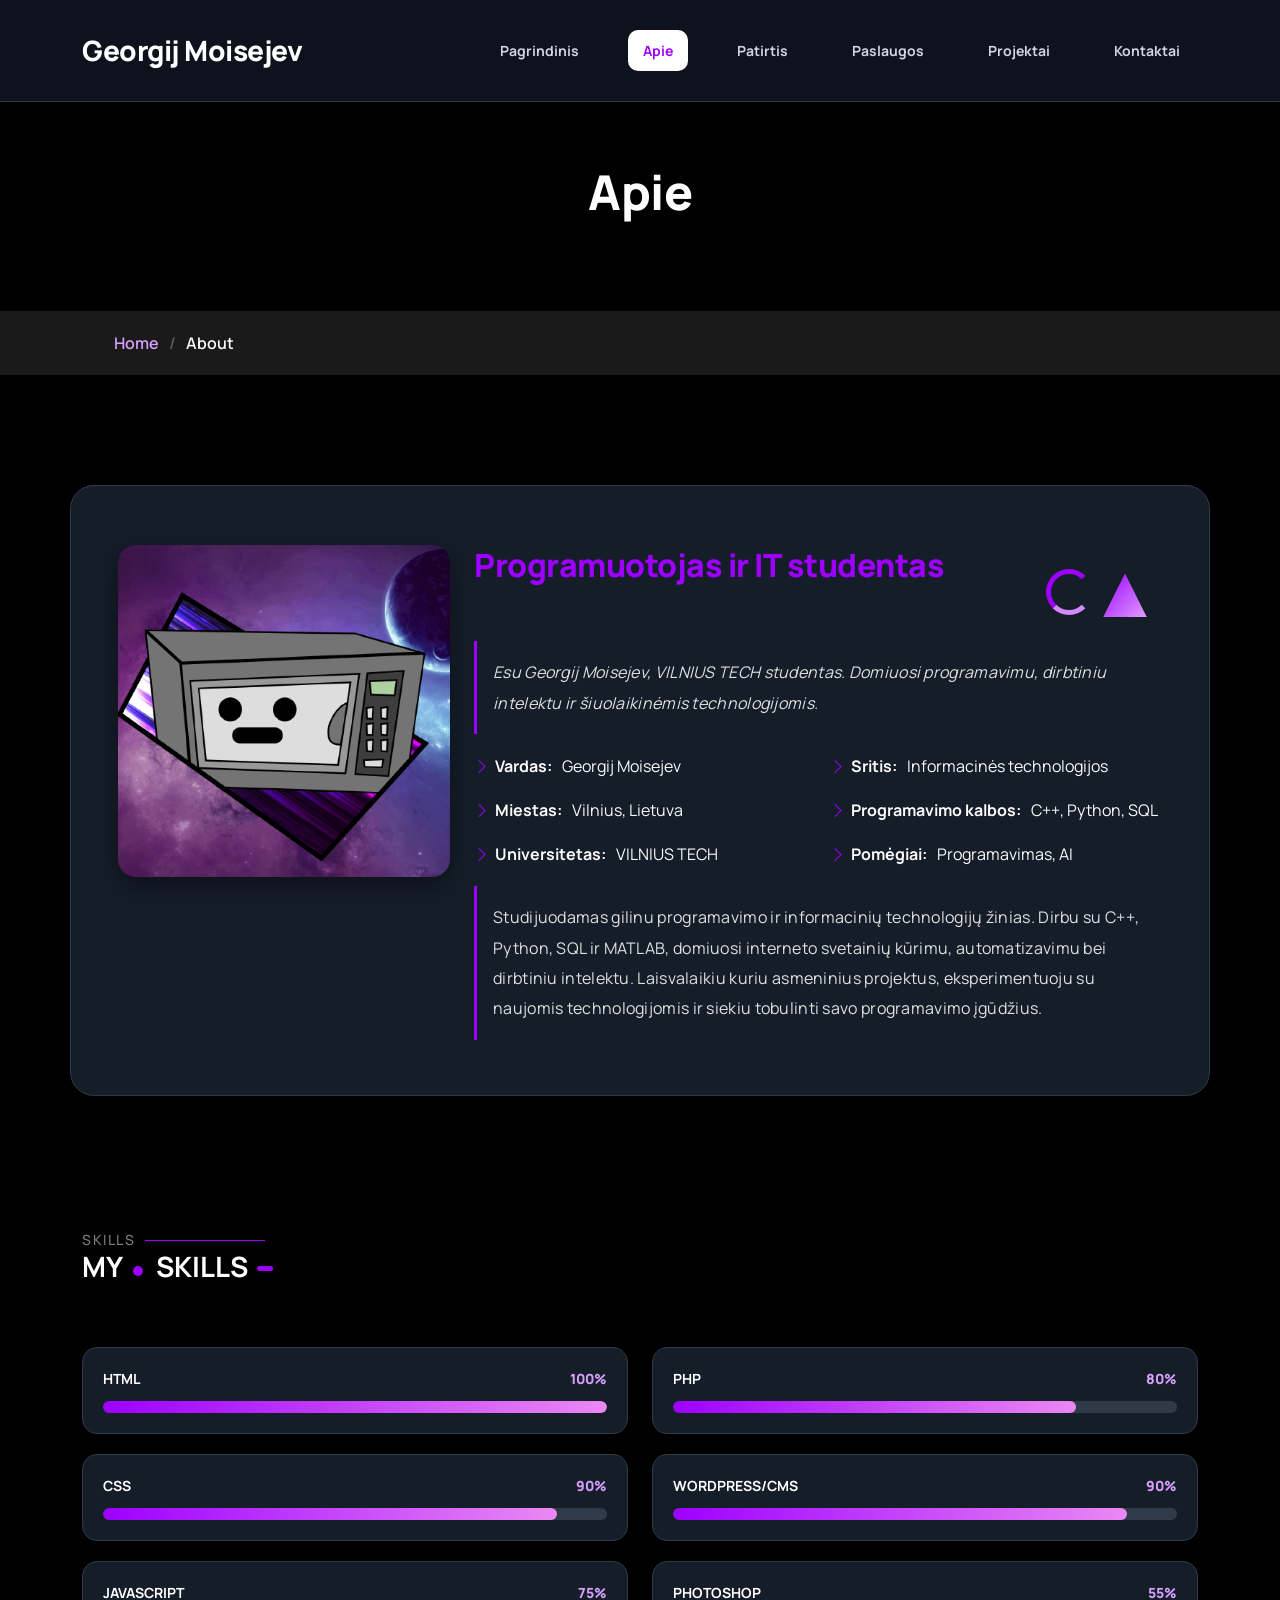
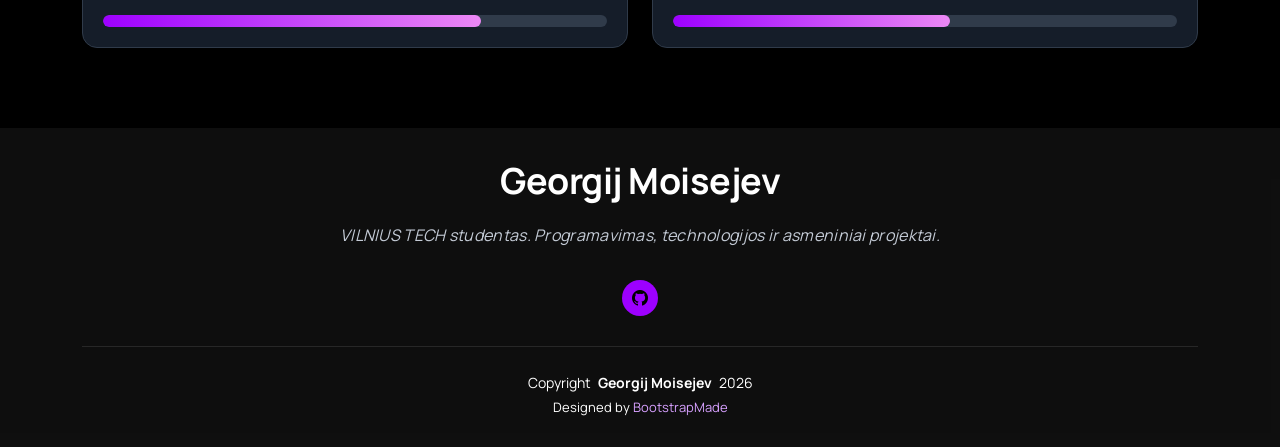
==== commit ed896e94: "LD11" ====
--- a/about.html
+++ b/about.html
@@ -15,7 +15,7 @@
   <!-- Fonts -->
   <link href="https://fonts.googleapis.com" rel="preconnect">
   <link href="https://fonts.gstatic.com" rel="preconnect" crossorigin>
-  <link href="https://fonts.googleapis.com/css2?family=Roboto:ital,wght@0,100;0,300;0,400;0,500;0,700;0,900;1,100;1,300;1,400;1,500;1,700;1,900&family=Poppins:ital,wght@0,100;0,200;0,300;0,400;0,500;0,600;0,700;0,800;0,900;1,100;1,200;1,300;1,400;1,500;1,600;1,700;1,800;1,900&family=Raleway:ital,wght@0,100;0,200;0,300;0,400;0,500;0,600;0,700;0,800;0,900;1,100;1,200;1,300;1,400;1,500;1,600;1,700;1,800;1,900&display=swap" rel="stylesheet">
+  <link href="https://fonts.googleapis.com/css2?family=Manrope:wght@400;500;600;700;800&display=swap" rel="stylesheet">
 
   <!-- Vendor CSS Files -->
   <link href="assets/vendor/bootstrap/css/bootstrap.min.css" rel="stylesheet">
@@ -26,7 +26,7 @@
 
   <!-- Main CSS File -->
   <link href="assets/css/main.css" rel="stylesheet">
-
+<link href="assets/css/custom.css" rel="stylesheet">
   <!-- =======================================================
   * Template Name: Personal
   * Template URL: https://bootstrapmade.com/personal-free-resume-bootstrap-template/
--- a/assets/css/custom.css
+++ b/assets/css/custom.css
@@ -0,0 +1,1263 @@
+/* 2a. Font-family: Manrope is loaded once from each page head. */
+
+:root {
+    --default-font: "Manrope", sans-serif;
+    --heading-font: "Manrope", sans-serif;
+    --nav-font: "Manrope", sans-serif;
+}
+
+/* 2b. stiliai */
+
+h1, h2, h3, h4, h5, h6 {
+    font-family: "Manrope", sans-serif;
+    letter-spacing: -0.5px;
+    line-height: 1.3;
+}
+
+h1, .page-title .heading h1 {
+    font-size: 48px;
+    font-weight: 800;
+    color: #ffffff;
+}
+
+.page-title .heading p {
+    max-width: 100%;
+    margin-inline: auto;
+    padding-inline: 12px;
+    white-space: normal;
+    overflow-wrap: anywhere;
+}
+
+h2, .about .content h2 {
+    font-size: 32px;
+    font-weight: 800;
+    color: #9d00ff;
+}
+
+h3 {
+    font-size: 26px;
+    font-weight: 700;
+    color: #ffffff;
+}
+
+h4 {
+    font-size: 22px;
+    font-weight: 700;
+    color: #9d00ff;
+}
+
+h5 {
+    font-size: 18px;
+    font-weight: 600;
+    color: #eeeeee;
+}
+
+h6 {
+    font-size: 15px;
+    font-weight: 600;
+    color: #bbbbbb;
+    text-transform: uppercase;
+}
+
+/* 2c. Pastraipu stilius */
+
+p {
+    font-size: 16px;
+    line-height: 1.9;
+    color: #c4cbd6;
+    letter-spacing: 0.3px;
+    margin-bottom: 20px;
+}
+
+.about .content p {
+    padding-left: 16px;
+    border-left: 3px solid #9d00ff;
+    color: #e0e0e0;
+}
+
+/* 3. Mygtuku ir nuorodu stiliai */
+
+/* 3a. Mygtukai */
+
+:root,
+.light-background,
+.dark-background {
+    --accent-color: #9d00ff;
+}
+
+button,
+.btn,
+.btn-get-started,
+.contact .php-email-form button[type="submit"] {
+    background-color: #9d00ff;
+    color: #ffffff;
+    border: 2px solid #9d00ff;
+    padding: 12px 24px;
+    border-radius: 12px;
+    font-size: 15px;
+    font-weight: 700;
+    cursor: pointer;
+    transition: all 0.3s ease;
+}
+
+/* Uzvedus pele ant mygtuko */
+
+button:hover,
+.btn:hover,
+.btn-get-started:hover,
+.contact .php-email-form button[type="submit"]:hover {
+    background-color: #4d017d;
+    color: #ffffff;
+    border-color: #d38bff;
+    transform: translateY(-3px);
+    box-shadow: 0 8px 20px rgba(110, 1, 118, 0.3);
+}
+
+/* Paspaudus mygtuka */
+
+button:active,
+.btn:active,
+.btn-get-started:active,
+.contact .php-email-form button[type="submit"]:active {
+    background-color: #9d00ff;
+    border-color: #9d00ff;
+    transform: translateY(1px);
+    box-shadow: none;
+}
+
+
+/* 3b. Nuorodu stiliai */
+
+main a:not(.btn):not(.btn-get-started),
+footer a {
+    color: #d7a0ff;
+    text-decoration: none;
+    transition: all 0.3s ease;
+}
+
+/* Uzvedus pele ant nuorodos */
+
+main a:not(.btn):not(.btn-get-started):hover,
+footer a:hover {
+    color: #ffffff;
+    text-decoration: underline;
+    text-underline-offset: 4px;
+}
+
+/* Paspaudus nuoroda */
+
+main a:not(.btn):not(.btn-get-started):active,
+footer a:active {
+    color: #d7a0ff;
+}
+
+
+/* 3c. Papildomas pakeitimas */
+
+.navmenu a:hover,
+.navmenu a.active {
+    color: #9d00ff;
+}
+
+a:focus-visible,
+button:focus-visible {
+    outline: 2px solid #9d00ff;
+    outline-offset: 3px;
+}
+
+/* 4. Elementu isdestymo atnaujinimas */
+
+/* 4a. Margin ir Padding */
+
+/* Apie sekcija */
+
+#about {
+    padding-top: 90px;
+    padding-bottom: 80px;
+}
+
+#about .container > .row {
+    margin-top: 20px;
+    padding: 35px;
+}
+
+/* Patirtis sekcija */
+
+#resume {
+    padding-top: 110px;
+    padding-bottom: 90px;
+}
+
+#resume .resume-title {
+    margin-top: 30px;
+    margin-bottom: 25px;
+}
+
+#resume .resume-item {
+    padding: 25px;
+    margin-bottom: 25px;
+}
+
+/* Projektai sekcija */
+
+#portfolio {
+    padding-top: 100px;
+    padding-bottom: 100px;
+}
+
+#portfolio .isotope-layout {
+    margin-top: 30px;
+}
+
+#portfolio .portfolio-item {
+    padding: 12px;
+}
+
+
+/* 4b. Border Radius ir Box Shadow */
+
+/* Apie turinio blokas */
+
+#about .container > .row {
+    background-color: #151d29;
+    border: 1px solid #303b4a;
+    border-radius: 24px;
+    box-shadow: 0 12px 35px rgba(0, 0, 0, 0.3);
+}
+
+/* Apie nuotrauka */
+
+#about .img-fluid {
+    border-radius: 18px;
+    box-shadow: 0 8px 25px rgba(0, 0, 0, 0.4);
+}
+
+/* Patirties blokai */
+
+#resume .resume-item {
+    background-color: #151d29;
+    border: 1px solid #303b4a;
+    border-left: 3px solid #ad00dd;
+    border-radius: 16px;
+    box-shadow: 0 8px 25px rgba(0, 0, 0, 0.25);
+}
+
+/* Projektu korteles */
+
+#portfolio .portfolio-content {
+    background-color: #151d29;
+    border: 1px solid #303b4a;
+    border-radius: 20px;
+    overflow: hidden;
+    box-shadow: 0 10px 30px rgba(0, 0, 0, 0.3);
+    transition: all 0.3s ease;
+}
+
+/* Projektu korteles uzvedus pele */
+
+#portfolio .portfolio-content:hover {
+    transform: translateY(-5px);
+    border-color: #9d00ff;
+    box-shadow: 0 15px 40px rgba(0, 0, 0, 0.45);
+}
+
+/* Pritaikymas telefonams */
+
+@media (max-width: 768px) {
+    #about,
+    #resume,
+    #portfolio {
+        padding-top: 60px;
+        padding-bottom: 60px;
+    }
+
+    #about .container > .row {
+        padding: 20px;
+        margin-left: 0;
+        margin-right: 0;
+    }
+
+    #resume .resume-item {
+        padding: 20px;
+    }
+}
+
+/* 5as */
+/* 5a */
+
+/* Navigacijos juostos fonas */
+
+#header {
+    background-color: rgba(15, 20, 30, 0.95);
+    /* Backdrop-filter causes problems for the fixed mobile navigation overlay. */
+    backdrop-filter: none;
+    -webkit-backdrop-filter: none;
+    border-bottom: 1px solid #303b4a;
+    box-shadow: 0 5px 25px rgba(0, 0, 0, 0.3);
+    padding: 15px 0;
+}
+
+/* Svetaines pavadinimas */
+
+#header .sitename {
+    color: #ffffff;
+    font-size: 28px;
+    font-weight: 800;
+}
+
+/* Navigacijos nuorodos */
+
+@media (min-width: 1200px) {
+
+    #header .navmenu a {
+        color: #d0d5df;
+        font-size: 14px;
+        font-weight: 700;
+        padding: 10px 15px;
+        margin: 0 3px;
+        border-radius: 10px;
+        transition: all 0.3s ease;
+    }
+
+    /* Uzvedus pele */
+
+    #header .navmenu a:hover {
+        color: #d38bff;
+        background-color: rgba(255, 255, 255, 0.1);
+    }
+
+    /* Aktyvus puslapis */
+
+    #header .navmenu a.active {
+        color: #9d00ff;
+        background-color: #ffffff;
+    }
+
+    /* Paspaudus nuoroda */
+
+    #header .navmenu a:active {
+        color: #9d00ff;
+        background-color: #ffffff;
+    }
+
+    /* Paslepiamas seno sablono pabraukimas */
+
+    #header .navmenu a::before {
+        display: none;
+    }
+}
+
+/* Navigacija telefone */
+
+@media (max-width: 1199px) {
+
+    #header .navmenu ul {
+        background-color: #151d29;
+        border: 1px solid #303b4a;
+        border-radius: 15px;
+    }
+
+    /* Mobile menu toggle must stay visible on the dark header. */
+    #header .mobile-nav-toggle {
+        display: grid;
+        place-items: center;
+        width: 44px;
+        height: 44px;
+        color: #ffffff;
+        font-size: 28px;
+        line-height: 1;
+        margin-right: 0;
+        cursor: pointer;
+    }
+
+    #header .navmenu a {
+        color: #e7e7ed;
+    }
+
+    #header .navmenu a:hover {
+        color: #d38bff;
+        background-color: rgba(255, 255, 255, 0.1);
+    }
+
+    #header .navmenu a.active,
+    #header .navmenu a:active {
+        color: #9d00ff;
+        background-color: #ffffff;
+    }
+
+    /* Keep the original template's mobile open/close mechanism. */
+    .mobile-nav-active #header .navmenu > ul {
+        display: block;
+    }
+
+    .mobile-nav-active #header .mobile-nav-toggle {
+        color: #9d00ff;
+        background-color: #ffffff;
+        border-radius: 9px;
+        padding: 4px 7px;
+    }
+}
+
+/* 5b */
+
+/* Progreso blokai */
+
+#skills .progress {
+    display: block;
+    height: auto;
+    background-color: #151d29;
+    border: 1px solid #303b4a;
+    border-radius: 15px;
+    padding: 20px;
+    margin-bottom: 20px;
+    box-shadow: 0 8px 25px rgba(0, 0, 0, 0.25);
+    transition: all 0.3s ease;
+}
+
+/* Efektas uzvedus pele */
+
+#skills .progress:hover {
+    border-color: #9d00ff;
+    transform: translateY(-3px);
+    box-shadow: 0 12px 30px rgba(0, 0, 0, 0.35);
+}
+
+/* Igudzio pavadinimas */
+
+#skills .progress .skill {
+    display: flex;
+    justify-content: space-between;
+    color: #ffffff;
+    font-size: 14px;
+    font-weight: 700;
+    margin-bottom: 12px;
+}
+
+/* Procentu tekstas */
+
+#skills .progress .skill .val {
+    color: #d7a0ff;
+    font-size: 14px;
+    font-weight: 800;
+    font-style: normal;
+    float: none;
+}
+
+/* Progreso juostos fonas */
+
+#skills .progress .progress-bar-wrap {
+    background-color: #303b4a;
+    height: 12px;
+    border-radius: 10px;
+    overflow: hidden;
+}
+
+/* Uzpildyta progreso juostos dalis */
+
+#skills .progress .progress-bar {
+    height: 12px;
+    background: linear-gradient(90deg, #9d00ff, #eb88f4);
+    border-radius: 10px;
+    transition: width 1s ease;
+}
+
+/* LD8/LD9 Paslaugu puslapio stiliai: laikomi vienoje vietoje */
+
+.services-page .page-title .heading {
+    padding-top: 130px;
+    padding-bottom: 40px;
+}
+
+.services-page .page-title h1 {
+    color: #ffffff;
+}
+
+.services-page .page-title p,
+.services-page .services-intro {
+    color: #cccccc;
+}
+
+.services-page .services-intro {
+    font-size: 16px;
+    line-height: 1.8;
+    max-width: 850px;
+    margin-bottom: 20px;
+}
+
+.services-page .services-note {
+    color: #b8bec8;
+    font-size: 13px;
+    margin-top: 18px;
+}
+
+.services-page .services-table {
+    width: 100%;
+    min-width: 600px;
+    border-collapse: collapse;
+    color: #ffffff;
+}
+
+.services-page .services-table th,
+.services-page .services-table td {
+    border-bottom: 1px solid #354458;
+}
+
+.services-page .services-table tbody tr:last-child td {
+    border-bottom: 0;
+}
+
+.services-page .services-table .service-name {
+    color: #ffffff;
+    font-weight: 700;
+}
+
+.services-page .services-table .service-description {
+    color: #d6dbe4;
+}
+
+.services-page .services-list-card {
+    height: 100%;
+    padding: 30px;
+    background: #181d27;
+    border: 1px solid #303b4a;
+    border-radius: 16px;
+}
+
+.services-page .services-list-card h3 {
+    color: #9d00ff;
+    font-size: 22px;
+    font-weight: 700;
+    margin-bottom: 25px;
+}
+
+.services-page .services-list-card ul,
+.services-page .services-list-card ol {
+    line-height: 1.8;
+}
+
+.services-page .services-list-card li {
+    margin-bottom: 8px;
+}
+
+.services-page .services-media {
+    margin-top: 55px;
+    background: transparent;
+    padding: 0;
+}
+
+.services-page .media-section-title {
+    color: #ffffff;
+    font-size: 28px;
+    font-weight: 700;
+    margin-bottom: 12px;
+}
+
+.services-page .media-section-intro {
+    color: #cccccc;
+    line-height: 1.7;
+    margin-bottom: 25px;
+}
+
+.services-page .media-card {
+    height: 100%;
+    padding: 22px;
+    background: #181d27;
+    border: 1px solid #303b4a;
+    border-radius: 14px;
+}
+
+.services-page .media-card h3 {
+    color: #9d00ff;
+    font-size: 19px;
+    font-weight: 700;
+    margin-bottom: 16px;
+}
+
+.services-page .media-frame {
+    width: 100%;
+    aspect-ratio: 16 / 9;
+    overflow: hidden;
+    border-radius: 8px;
+    background: #101010;
+}
+
+.services-page .media-frame video,
+.services-page .media-frame iframe {
+    display: block;
+    width: 100%;
+    height: 100%;
+    border: 0;
+}
+
+.services-page .media-card audio {
+    display: block;
+    width: 100%;
+    margin-top: 10px;
+}
+
+.services-page .media-card p {
+    color: #d6dbe4;
+    font-size: 14px;
+    line-height: 1.6;
+    margin: 14px 0 0;
+}
+
+@media (max-width: 575px) {
+    .services-page .services-list-card,
+    .services-page .media-card {
+        padding: 20px;
+    }
+}
+
+/* Papildoma 1. Sarasu stiliai */
+
+/* 1a. Nenumeruotas sarasas */
+
+.services-page .services-list-card > ul {
+    list-style: none;
+    padding-left: 0;
+}
+
+.services-page .services-list-card > ul > li {
+    position: relative;
+    padding-left: 45px;
+    margin-bottom: 15px;
+    color: #eeeeee;
+}
+
+/* Pasirinktiniai saraso simboliai */
+
+.services-page .services-list-card > ul > li::before {
+    content: "✓";
+    position: absolute;
+    left: 0;
+    top: 0;
+    width: 28px;
+    height: 28px;
+    background-color: #9d00ff;
+    color: #ffffff;
+    border-radius: 8px;
+    text-align: center;
+    line-height: 28px;
+    font-weight: bold;
+}
+
+
+/* 1a. Numeruotas sarasas su CSS Counter */
+
+.services-page .services-list-card > ol {
+    list-style: none;
+    padding-left: 0;
+    counter-reset: zingsnis;
+}
+
+.services-page .services-list-card > ol > li {
+    counter-increment: zingsnis;
+    position: relative;
+    padding-left: 50px;
+    margin-bottom: 20px;
+    color: #eeeeee;
+}
+
+/* Automatinis numeravimas */
+
+.services-page .services-list-card > ol > li::before {
+    content: counter(zingsnis, decimal-leading-zero);
+    position: absolute;
+    left: 0;
+    top: 0;
+    background-color: #9d00ff;
+    color: #ffffff;
+    padding: 3px 8px;
+    border-radius: 8px;
+    font-weight: 800;
+}
+
+
+/* 1b. Idetinio saraso stilius */
+
+.services-page .services-list-card > ul > li > ul {
+    list-style: none;
+    background-color: #252e3b;
+    border-left: 3px solid #9d00ff;
+    border-radius: 10px;
+    padding: 15px 20px;
+    margin-top: 15px;
+}
+
+/* Idetinio saraso elementai */
+
+.services-page .services-list-card > ul > li > ul > li {
+    position: relative;
+    padding-left: 25px;
+    margin-bottom: 8px;
+    color: #f091f4;
+    font-size: 14px;
+}
+
+/* Idetinio saraso simboliai */
+
+.services-page .services-list-card > ul > li > ul > li::before {
+    content: "▸";
+    position: absolute;
+    left: 0;
+    color: #9d00ff;
+}
+
+/* Papildoma 2. Lenteles stiliai */
+
+/* 2a. Lenteles antrastines eilutes stilius */
+
+.services-page .services-table thead {
+    background: linear-gradient(90deg, #b44dff, #f091f4);
+}
+
+.services-page .services-table thead th {
+    color: #111111;
+    font-size: 17px;
+    font-weight: 800;
+    text-transform: uppercase;
+    letter-spacing: 1px;
+    border-bottom: 3px solid #9d00ff;
+}
+
+
+/* 2b. Zebra stilius */
+
+/* Nelygines eilutes */
+
+.services-page .services-table tbody tr:nth-child(odd) {
+    background-color: #141b26;
+}
+
+/* Lygines eilutes */
+
+.services-page .services-table tbody tr:nth-child(even) {
+    background-color: #222d3b;
+}
+
+/* Efektas uzvedus pele ant eilutes */
+
+.services-page .services-table tbody tr:hover {
+    background-color: #354458;
+    transition: background-color 0.3s ease;
+}
+
+
+/* 2c. Cell Padding ir lygiavimas centre */
+
+.services-page .services-table th,
+.services-page .services-table td {
+    padding: 20px 25px;
+    text-align: center;
+    vertical-align: middle;
+}
+
+/* Papildomas lenteles apipavidalinimas */
+
+.services-page .services-table-wrapper {
+    border: 1px solid #354458;
+    border-radius: 20px;
+    overflow-x: auto;
+    box-shadow: 0 12px 35px rgba(0, 0, 0, 0.35);
+}
+
+/* Kainu spalva */
+
+.services-page .services-table .price {
+    color: #9d00ff;
+    font-size: 19px;
+    font-weight: 800;
+}
+
+/* Pritaikymas telefonams */
+
+@media (max-width: 768px) {
+
+    .services-page .services-table th,
+    .services-page .services-table td {
+        padding: 12px 15px;
+        font-size: 14px;
+    }
+
+}
+
+/* 9 LD: likusiu zaliu akcentu pataisymas */
+
+.services-page .services-list-card li::marker {
+    color: #9d00ff;
+}
+
+/* Projektu korteles: stiliai is portfolio.html perkelti cia. */
+.matlab-card {
+    height: 100%;
+    overflow: hidden;
+    background: #181d27;
+    border: 1px solid #303b4a;
+    border-radius: 16px;
+    transition: transform 0.25s ease, border-color 0.25s ease;
+}
+
+.matlab-card:hover {
+    transform: translateY(-5px);
+    border-color: #9d00ff;
+}
+
+.matlab-image {
+    display: block;
+    width: 100%;
+    height: 250px;
+    object-fit: contain;
+    background: #f5f5f5;
+}
+
+.matlab-info {
+    padding: 20px;
+}
+
+.matlab-info h4 {
+    color: #ffffff;
+    font-size: 19px;
+    font-weight: 700;
+    margin-bottom: 10px;
+}
+
+.matlab-info p {
+    color: #d6dbe4;
+    font-size: 14px;
+    line-height: 1.6;
+    margin-bottom: 15px;
+}
+
+.matlab-info a {
+    color: #d7a0ff;
+    font-size: 15px;
+    text-decoration: none;
+}
+
+.matlab-info a:hover {
+    color: #d38bff;
+}
+
+.matlab-label {
+    display: block;
+    color: #d7a0ff;
+    font-size: 13px;
+    font-weight: 700;
+    margin-bottom: 10px;
+}
+
+/* LD10 - CSS animacijos */
+/* 1. Dvi naujos animacijos */
+
+/* 1a. Socialiniu tinklu ikonu animacija */
+
+@keyframes socialFloat {
+    0% {
+        transform: translateY(0);
+        opacity: 1;
+    }
+
+    30% {
+        transform: translateY(-6px);
+        opacity: 0.7;
+    }
+
+    60% {
+        transform: translateY(3px);
+        opacity: 0.9;
+    }
+
+    100% {
+        transform: translateY(0);
+        opacity: 1;
+    }
+}
+
+.social-links a i {
+    display: inline-block;
+    animation: socialFloat 3s ease-in-out infinite;
+}
+
+
+/* 1b. Grizimo i virsu mygtuko animacija */
+
+@keyframes arrowBounce {
+    0% {
+        transform: translateY(0);
+        opacity: 1;
+    }
+
+    30% {
+        transform: translateY(-7px);
+        opacity: 0.7;
+    }
+
+    60% {
+        transform: translateY(2px);
+        opacity: 0.9;
+    }
+
+    100% {
+        transform: translateY(0);
+        opacity: 1;
+    }
+}
+
+#scroll-top i {
+    display: inline-block;
+    animation: arrowBounce 2s ease-in-out infinite;
+}
+
+/* LD10 - 2. Loading Indicator */
+
+/* Dekoratyvinis krovimo indikatorius */
+
+.services-page #services .section-title::after {
+    content: "";
+    display: block;
+    width: 40px;
+    height: 40px;
+    margin: 20px auto 0;
+
+    border: 4px solid #303b4a;
+    border-top: 4px solid #9d00ff;
+    border-radius: 50%;
+
+    animation: spinnerRotate 1s linear infinite;
+}
+
+/* Sukimosi animacija */
+
+@keyframes spinnerRotate {
+    0% {
+        transform: rotate(0deg);
+    }
+
+    100% {
+        transform: rotate(360deg);
+    }
+}
+
+/* LD10 - 3. Dekoratyviniai pseudo-elementai */
+
+/* 3a. Antrasciu dekoratyviniai elementai */
+
+.section-title .description-title {
+    position: relative;
+    display: inline-block;
+    padding: 0 28px;
+}
+
+/* Kairysis dekoratyvinis apskritimas */
+
+.section-title .description-title::before {
+    content: "";
+    position: absolute;
+    left: 5px;
+    top: 50%;
+
+    width: 10px;
+    height: 10px;
+    background-color: #9d00ff;
+    border-radius: 50%;
+
+    animation: decorFloat 2s ease-in-out infinite;
+}
+
+/* Desinioji dekoratyvine juostele */
+
+.section-title .description-title::after {
+    content: "";
+    position: absolute;
+    right: 3px;
+    top: 50%;
+
+    width: 16px;
+    height: 5px;
+    background-color: #9d00ff;
+    border-radius: 5px;
+
+    animation: decorPulse 2s ease-in-out infinite;
+}
+
+
+/* 3b. Pseudo-elementu animacijos */
+
+/* Apskritimo judejimas */
+
+@keyframes decorFloat {
+    0% {
+        transform: translateY(-50%);
+        opacity: 1;
+    }
+
+    50% {
+        transform: translateY(-100%);
+        opacity: 0.5;
+    }
+
+    100% {
+        transform: translateY(-50%);
+        opacity: 1;
+    }
+}
+
+/* Juosteles pulsavimas */
+
+@keyframes decorPulse {
+    0% {
+        transform: translateY(-50%) scaleX(1);
+        opacity: 1;
+    }
+
+    50% {
+        transform: translateY(-50%) scaleX(0.5);
+        opacity: 0.5;
+    }
+
+    100% {
+        transform: translateY(-50%) scaleX(1);
+        opacity: 1;
+    }
+}
+
+/* Animaciju isjungimas pagal vartotojo nustatymus */
+
+@media (prefers-reduced-motion: reduce) {
+    .section-title .description-title::before,
+    .section-title .description-title::after {
+        animation: none;
+    }
+}
+
+/* LD10 - Papildoma 1. Animuotas gradientinis fonas */
+
+/* Paslaugu sekcijos fonas */
+
+.services-page #services {
+    background: linear-gradient(
+        120deg,
+        #080808,
+        #210b35,
+        #12051f,
+        #080808
+    );
+
+    background-size: 300% 300%;
+    animation: gradientMove 12s ease infinite;
+}
+
+/* Gradiento animacija */
+
+@keyframes gradientMove {
+    0% {
+        background-position: 0% 50%;
+    }
+
+    25% {
+        background-position: 50% 100%;
+    }
+
+    50% {
+        background-position: 100% 50%;
+    }
+
+    75% {
+        background-position: 50% 0%;
+    }
+
+    100% {
+        background-position: 0% 50%;
+    }
+}
+
+/* Pritaikymas sumazintam judejimui */
+
+@media (prefers-reduced-motion: reduce) {
+    .services-page #services {
+        animation: none;
+    }
+}
+
+/* LD10 - Papildoma 2. CSS figuros */
+
+/* Figuru vieta Apie skiltyje */
+
+#about .content > h2 {
+    position: relative;
+    padding-right: 120px;
+    min-height: 88px;
+}
+
+/* 1. Besisukantis apskritimas */
+
+#about .content > h2::before {
+    content: "";
+    position: absolute;
+    right: 70px;
+    top: 24px;
+
+    width: 46px;
+    height: 46px;
+
+    border: 5px solid #9d00ff;
+    border-right-color: transparent;
+    border-bottom-color: #d28aff;
+    border-radius: 50%;
+
+    pointer-events: none;
+    animation: aboutRotate 5s linear infinite;
+}
+
+/* Apskritimo sukimosi animacija */
+
+@keyframes aboutRotate {
+    0% {
+        transform: rotate(0deg) scale(1);
+    }
+
+    50% {
+        transform: rotate(180deg) scale(1.1);
+    }
+
+    100% {
+        transform: rotate(360deg) scale(1);
+    }
+}
+
+
+/* 2. Plaukiojantis trikampis */
+
+#about .content > h2::after {
+    content: "";
+    position: absolute;
+    right: 15px;
+    top: 28px;
+
+    width: 44px;
+    height: 44px;
+
+    background: linear-gradient(
+        135deg,
+        #9d00ff,
+        #df9dff
+    );
+
+    clip-path: polygon(
+        50% 0%,
+        0% 100%,
+        100% 100%
+    );
+
+    pointer-events: none;
+    animation: aboutFloat 3s ease-in-out infinite;
+}
+
+/* Trikampio judejimo animacija */
+
+@keyframes aboutFloat {
+    0% {
+        transform: translateY(0) rotate(-5deg);
+    }
+
+    50% {
+        transform: translateY(-12px) rotate(7deg);
+    }
+
+    100% {
+        transform: translateY(0) rotate(-5deg);
+    }
+}
+
+
+/* Figuru pritaikymas telefonams */
+
+@media (max-width: 575px) {
+    #about .content > h2 {
+        padding-right: 85px;
+    }
+
+    #about .content > h2::before {
+        width: 28px;
+        height: 28px;
+        right: 44px;
+        top: 20px;
+    }
+
+    #about .content > h2::after {
+        width: 28px;
+        height: 28px;
+        right: 5px;
+        top: 24px;
+    }
+}
+
+/* Mazesnio judejimo nustatymai */
+
+@media (prefers-reduced-motion: reduce) {
+    #about .content > h2::before,
+    #about .content > h2::after {
+        animation: none;
+    }
+}
+
+@media (prefers-reduced-motion: reduce) {
+    .social-links a i,
+    #scroll-top i,
+    .services-page #services .section-title::after {
+        animation: none;
+    }
+}
+
+
+/* LD11 - Contact form */
+.contact .php-email-form input[type="tel"],
+.contact .php-email-form input[type="number"] {
+  background-color: var(--background-color);
+  color: var(--default-color);
+  border: 1px solid color-mix(in srgb, var(--default-color), transparent 80%);
+  border-radius: 0;
+  padding: 10px 15px;
+  font-size: 14px;
+}
+
+.contact .php-email-form input[type="tel"]:focus,
+.contact .php-email-form input[type="number"]:focus {
+  border-color: var(--accent-color);
+  box-shadow: none;
+}
+.contact .php-email-form input[type="tel"]::placeholder {
+  color: #666;
+  opacity: 1;
+}
+
+.contact .php-email-form button:disabled {
+  opacity: 0.4;
+  cursor: not-allowed;
+}
+
+/* LD11 - Validacija */
+.contact .php-email-form input.is-invalid {
+  border-color: #ff5555;
+}
+
+.contact .validation-error {
+  display: block;
+  color: #ff5555;
+  font-size: 13px;
+  margin-top: 5px;
+}
+
+/* LD11 - Isvalyti mygtukas */
+.contact .php-email-form #isvalyti {
+  background: transparent;
+  color: var(--default-color);
+  border: 1px solid var(--accent-color);
+  margin-left: 10px;
+}
+
+.contact .php-email-form #isvalyti:hover {
+  background: var(--accent-color);
+  color: var(--contrast-color);
+}
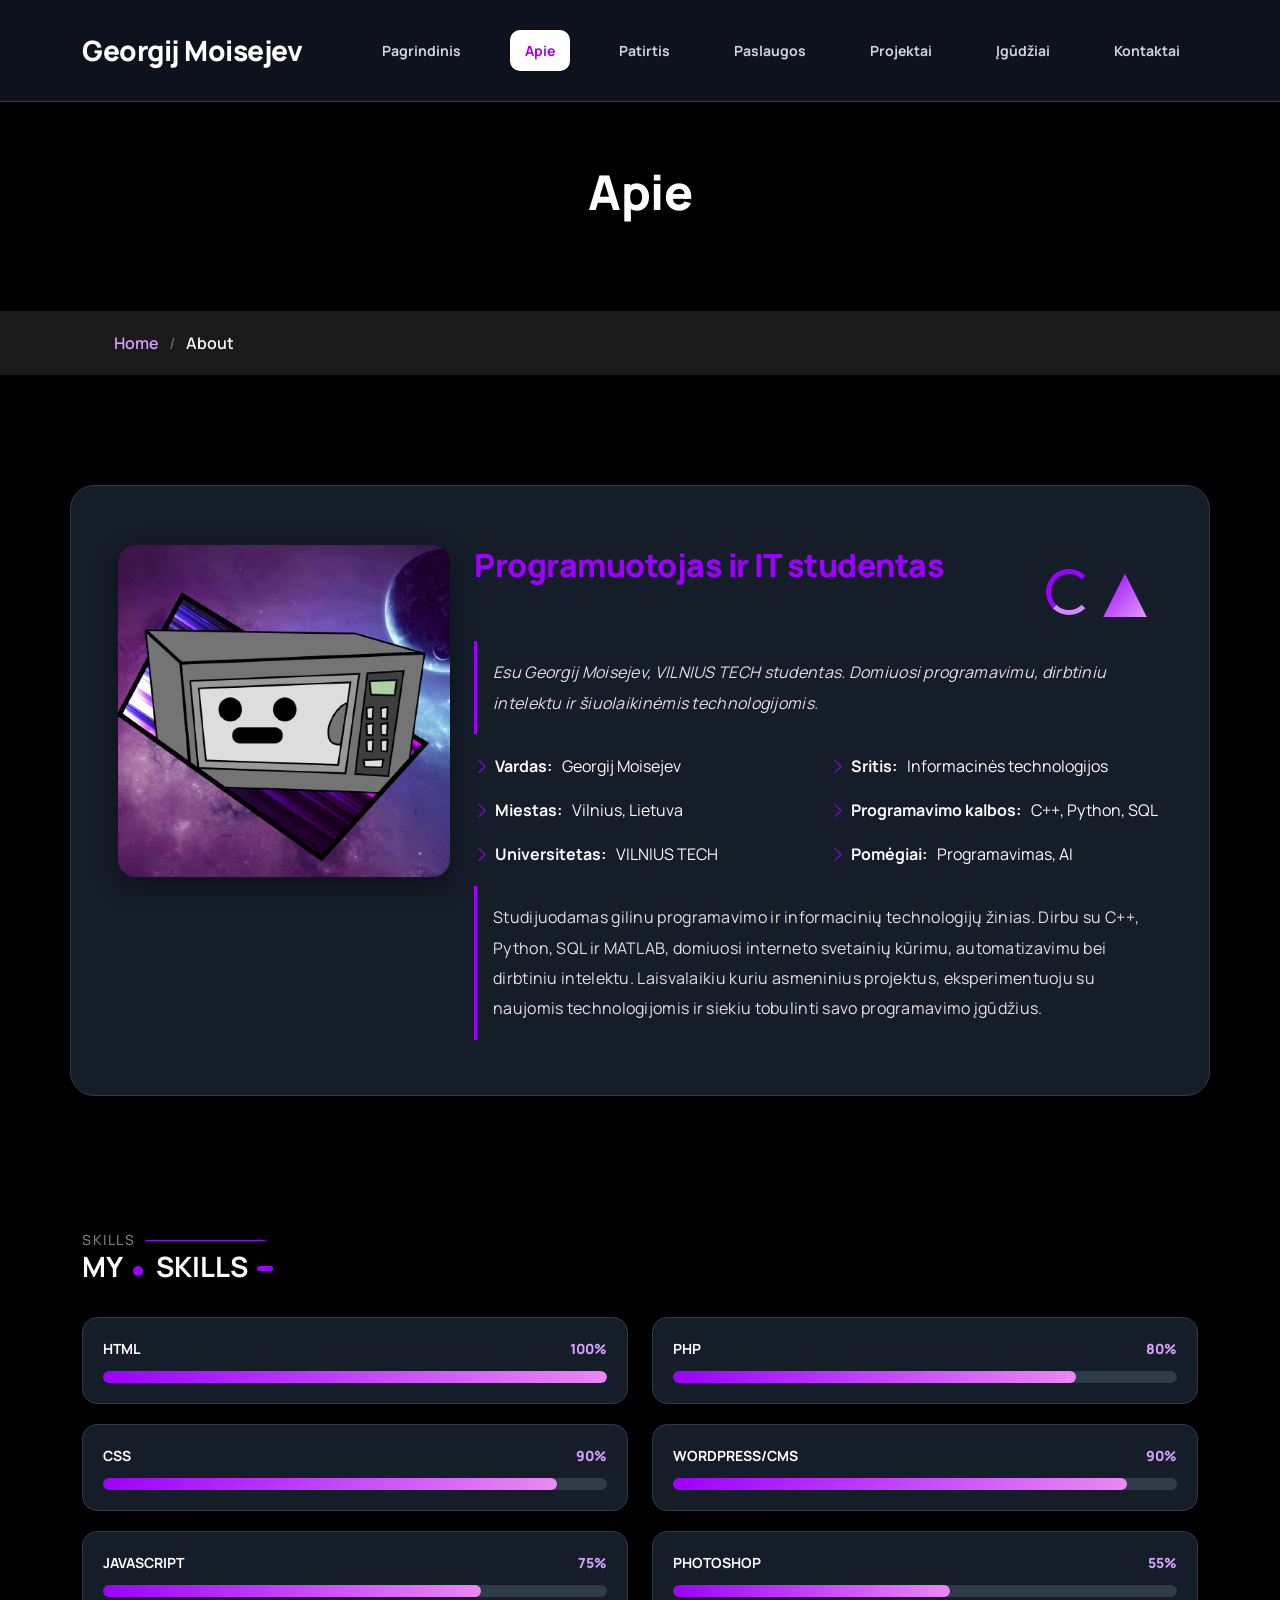
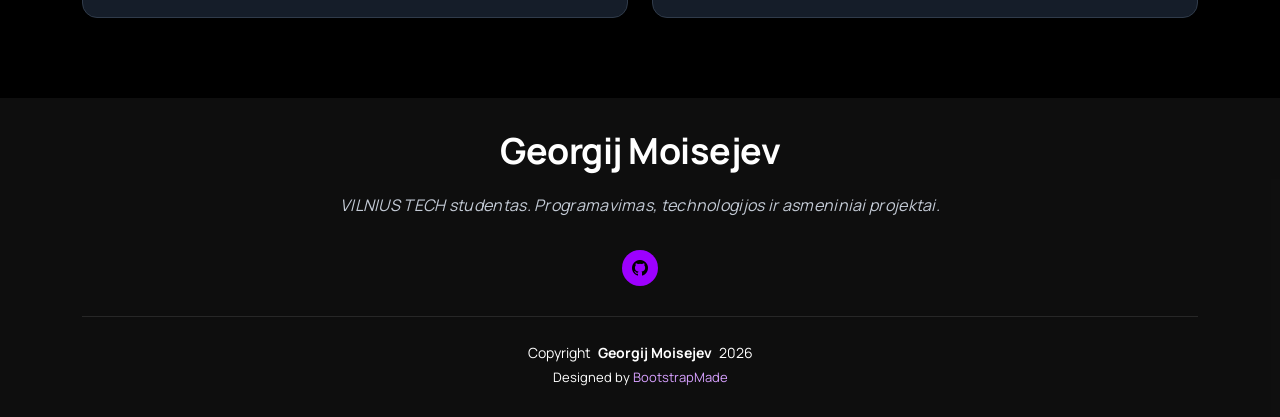
==== commit 0fee7421: "LD12" ====
--- a/about.html
+++ b/about.html
@@ -54,6 +54,7 @@
           <li><a href="resume.html">Patirtis</a></li>
           <li><a href="services.html">Paslaugos</a></li>
           <li><a href="portfolio.html">Projektai</a></li>
+          <li><a href="skills.html">Įgūdžiai</a></li>
           <li><a href="contact.html">Kontaktai</a></li>
         </ul>
         <i class="mobile-nav-toggle d-xl-none bi bi-list"></i>
--- a/assets/css/custom.css
+++ b/assets/css/custom.css
@@ -1260,4 +1260,265 @@
 .contact .php-email-form #isvalyti:hover {
   background: var(--accent-color);
   color: var(--contrast-color);
+}
+
+/* LD12 - Skill Kanban */
+
+#skills .kanban-board {
+    display: grid !important;
+    grid-template-columns: repeat(3, minmax(0, 1fr)) !important;
+    gap: 20px;
+    align-items: stretch;
+}
+
+#skills .kanban-column {
+    background: #151d29;
+    border: 1px solid #303b4a;
+    border-radius: 16px;
+    padding: 20px;
+    min-height: 300px;
+    min-width: 0;
+    width: 100%;
+}
+
+#skills .kanban-column h3 {
+    color: #ffffff;
+    font-size: 20px;
+    margin-bottom: 20px;
+}
+
+#skills .skill-card {
+    background: #252e3b;
+    border: 1px solid #303b4a;
+    border-radius: 12px;
+    padding: 15px;
+    margin-bottom: 12px;
+}
+
+#skills .skill-card h4 {
+    color: #ffffff;
+    font-size: 17px;
+    margin-bottom: 5px;
+}
+
+#skills .skill-card p {
+    color: #d7a0ff;
+    font-size: 14px;
+    font-weight: 700;
+    margin: 0;
+}
+
+#skills .section-title {
+    padding-bottom: 30px;
+}
+
+@media (max-width: 768px) {
+    #skills .kanban-board {
+        grid-template-columns: 1fr !important;
+    }
+}
+
+/* LD12 - Busenos keitimas */
+
+#skills .skill-card select {
+    width: 100%;
+    margin-top: 12px;
+    padding: 8px 12px;
+    background: #151d29;
+    color: #ffffff;
+    border: 1px solid #303b4a;
+    border-radius: 8px;
+    font-family: inherit;
+    font-size: 14px;
+    cursor: pointer;
+}
+
+#skills .skill-card select:focus {
+    outline: none;
+    border-color: #9d00ff;
+}
+
+/* LD12 - XP, lygiai ir rangai */
+
+#skills .xp-panel {
+    display: grid;
+    grid-template-columns: repeat(3, 1fr);
+    gap: 20px;
+    margin-bottom: 25px;
+}
+
+#skills .xp-item {
+    background: #151d29;
+    border: 1px solid #303b4a;
+    border-radius: 16px;
+    padding: 20px;
+    text-align: center;
+}
+
+#skills .xp-item p {
+    color: #c4cbd6;
+    font-size: 14px;
+    margin-bottom: 8px;
+}
+
+#skills .xp-item h3 {
+    color: #d7a0ff;
+    font-size: 26px;
+    margin: 0;
+}
+
+@media (max-width: 768px) {
+    #skills .xp-panel {
+        grid-template-columns: 1fr;
+    }
+}
+
+/* LD12 - XP progreso juosta */
+
+#skills .xp-progress-panel {
+    background: #151d29;
+    border: 1px solid #303b4a;
+    border-radius: 16px;
+    padding: 20px;
+    margin-bottom: 25px;
+}
+
+#skills .xp-progress-info {
+    display: flex;
+    justify-content: space-between;
+    color: #ffffff;
+    font-weight: 700;
+    margin-bottom: 12px;
+}
+
+#skills .xp-progress-track {
+    height: 14px;
+    background: #303b4a;
+    border-radius: 10px;
+    overflow: hidden;
+}
+
+#skills #xp-progress-bar {
+    width: 0%;
+    height: 100%;
+    background: linear-gradient(90deg, #9d00ff, #eb88f4);
+    border-radius: 10px;
+    transition: width 0.4s ease;
+}
+
+#skills #progress-percent {
+    color: #d7a0ff;
+}
+
+#skills #progress-text {
+    font-size: 14px;
+    margin: 10px 0 0;
+}
+
+/* LD12 - Igudziu statistika */
+
+#skills .statistics-panel {
+    display: grid;
+    grid-template-columns: repeat(3, minmax(0, 1fr));
+    gap: 20px;
+    margin-bottom: 25px;
+}
+
+@media (max-width: 768px) {
+    #skills .statistics-panel {
+        grid-template-columns: 1fr;
+    }
+}
+
+/* LD12 - Vartotojo ikonele */
+
+#skills .avatar-panel {
+    display: flex;
+    align-items: center;
+    gap: 25px;
+    background: #151d29;
+    border: 1px solid #303b4a;
+    border-radius: 16px;
+    padding: 25px;
+    margin-bottom: 25px;
+}
+
+#skills #user-avatar {
+    width: 100px;
+    height: 100px;
+    object-fit: contain;
+    background: #252e3b;
+    border: 2px solid #9d00ff;
+    border-radius: 50%;
+    padding: 10px;
+}
+
+#skills .avatar-panel h3 {
+    font-size: 24px;
+    margin-bottom: 5px;
+}
+
+#skills .avatar-panel p {
+    font-size: 14px;
+    margin: 0;
+}
+
+/* LD12 - Papildoma uzduotis - Pasiekimai */
+
+#skills .achievements-panel {
+    margin-top: 30px;
+}
+
+#skills .achievements-panel > h3 {
+    margin-bottom: 20px;
+}
+
+#skills .achievements-list {
+    display: grid;
+    grid-template-columns: repeat(3, minmax(0, 1fr));
+    gap: 20px;
+}
+
+#skills .achievement {
+    background: #151d29;
+    border: 1px solid #303b4a;
+    border-radius: 16px;
+    padding: 25px;
+    text-align: center;
+    opacity: 0.35;
+    filter: grayscale(100%);
+    transition: all 0.4s ease;
+}
+
+#skills .achievement i {
+    font-size: 40px;
+    color: #d7a0ff;
+}
+
+#skills .achievement h4 {
+    color: #ffffff;
+    font-size: 18px;
+    margin-top: 15px;
+}
+
+#skills .achievement p {
+    font-size: 14px;
+    margin: 0;
+}
+
+#skills .achievement.unlocked {
+    opacity: 1;
+    filter: grayscale(0);
+    border-color: #9d00ff;
+    box-shadow: 0 0 20px rgba(157, 0, 255, 0.2);
+}
+
+#skills .achievement.unlocked i {
+    color: #ffd700;
+}
+
+@media (max-width: 768px) {
+    #skills .achievements-list {
+        grid-template-columns: 1fr;
+    }
 }
